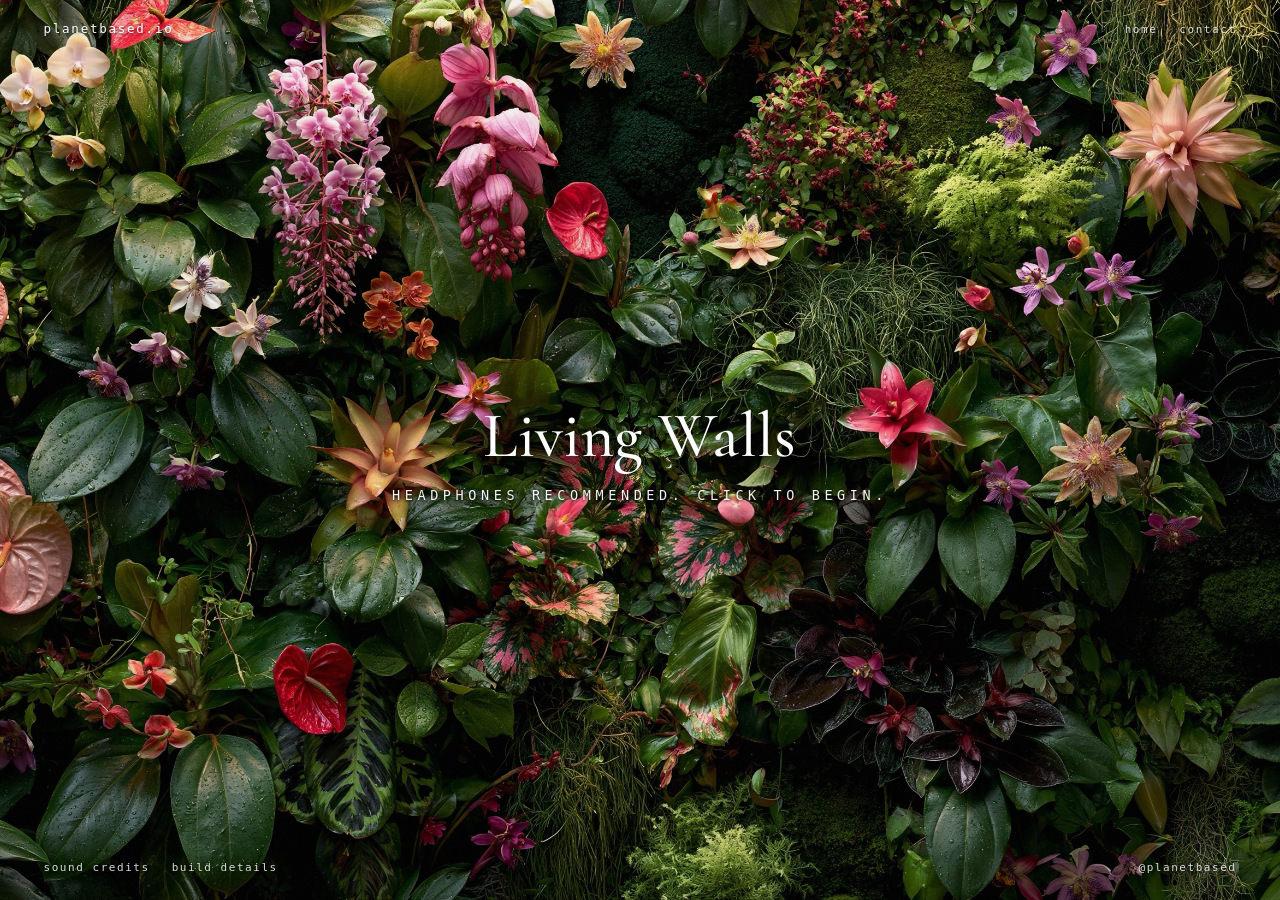
==== living-walls/index.html @ 0befe6cb "✷ Living Walls phone screen: "Real recordings of animals" Co-Authored-By: Claude Opus 5.5 (1M contex" ====
<!doctype html>
<html lang="en">
<head>
<meta charset="utf-8">
<!-- 11-12: moved from the home page to /living-walls/; base keeps its images/, sounds/ and favicon paths pointing at the site root -->
<base href="/">
<meta name="viewport" content="width=device-width, initial-scale=1">
<title>Living Walls · planetbased.io</title>
<link rel="icon" href="favicon.svg?v=2" type="image/svg+xml">
<link rel="preconnect" href="https://fonts.googleapis.com">
<link rel="preconnect" href="https://fonts.gstatic.com" crossorigin>
<link href="https://fonts.googleapis.com/css2?family=Cormorant:ital,wght@0,400;0,500;0,600;1,400;1,500&family=Ubuntu+Sans+Mono:wght@400;500&display=swap" rel="stylesheet">
<style>
:root{
  --oat:#b7a891;        /* darker oatmeal -- real cooked-oats, not cream */
  --ink:#241d16;
  --cream:#efe9dd;
  --radius:18px;
  --radius-sm:6px;
  /* ONE glass UI language -- every floating surface (arrows, place label, chip,
     credits) uses these so nothing feels like a different component. */
  --glass-bg:rgba(16,20,13,.66);
  --glass-brd:rgba(255,255,255,.7);
  --glass-blur:blur(11px);
}
*{box-sizing:border-box;margin:0;padding:0}
html,body{height:100%}
body{
  background:#0b0d09;
  color:var(--cream);
  font-family:"Ubuntu Sans Mono",monospace;
  height:100vh;overflow:hidden;position:relative;
  opacity:0;
  animation:pageIn 1.2s cubic-bezier(0.83,0,0.17,1) .05s forwards;
}
@keyframes pageIn{to{opacity:1}}
@keyframes riseIn{from{opacity:0;transform:translateY(8px)}to{opacity:1;transform:none}}
@keyframes fadeIn{to{opacity:1}}   /* opacity only -- the wall must never shift position */

body::after{
  content:"";position:fixed;inset:-50%;z-index:50;pointer-events:none;
  background-image:url("data:image/svg+xml,%3Csvg xmlns='http://www.w3.org/2000/svg' width='300' height='300'%3E%3Cfilter id='n'%3E%3CfeTurbulence type='fractalNoise' baseFrequency='0.9' numOctaves='2'/%3E%3C/filter%3E%3Crect width='300' height='300' filter='url(%23n)' opacity='0.5'/%3E%3C/svg%3E");
  opacity:.05;
}

/* wordmark = handwritten; nav = clear mono. white, with a whisper of shadow. */
.brand{
  position:fixed;top:clamp(18px,2.6vh,28px);left:clamp(22px,3.4vw,48px);z-index:30;
  display:flex;align-items:baseline;gap:18px;flex-wrap:wrap;max-width:80vw;
  color:#fff;text-shadow:0 1px 3px rgba(8,10,6,.55);
  opacity:0;animation:riseIn 1.1s cubic-bezier(0.83,0,0.17,1) .25s forwards;
}
.brand h1{
  /* ⚠️ text-transform: NONE (2026-09-19). The wordmark is the domain, set
     exactly as it is typed: one word, lowercase, with .io. This rule was
     uppercasing it regardless of the markup, so changing the HTML alone
     would still have rendered PLANETBASED.IO.
     ⚠️ Tracking drops .42em -> .14em with it. .42 was set for two SPACED
     CAPS words; on one lowercase word it reads as letters drifting apart
     rather than as a lockup. */
  font-family:"Ubuntu Sans Mono",monospace;font-weight:500;
  font-size:12.5px;letter-spacing:.14em;line-height:1;text-transform:none;
}
.brand .sub{font-family:"Ubuntu Sans Mono",monospace;font-size:11px;letter-spacing:.14em;opacity:.85}
/* about + contact, tucked top-right (mirrors the brand top-left) */
.topnav{
  position:fixed;top:clamp(18px,2.6vh,28px);right:clamp(22px,3.4vw,48px);z-index:30;
  display:flex;gap:22px;align-items:baseline;
  font-family:"Ubuntu Sans Mono",monospace;font-size:11px;letter-spacing:.14em;
  color:#fff;text-shadow:0 1px 3px rgba(8,10,6,.55);
  opacity:0;animation:riseIn 1.1s cubic-bezier(0.83,0,0.17,1) .3s forwards;
}
.topnav a{color:#fff;opacity:.85;text-decoration:none;transition:opacity .4s;cursor:pointer}
.topnav a:hover{opacity:1}
/* 11-12 (Ivy): the wall is its own page now; the wordmark and "home" lead back to the studio */
.brand-home{color:inherit;text-decoration:none}

.stage{display:contents}
.wall-frame{
  position:fixed;inset:0;width:100vw;height:100vh;overflow:hidden;
  opacity:0;animation:fadeIn 1.4s cubic-bezier(0.83,0,0.17,1) .4s forwards;
}
.wall-frame > img, .wall-frame > canvas{   /* only the background layers, not the card's wave */
  position:absolute;inset:0;width:100%;height:100%;display:block;
}
.wall-frame img{object-fit:cover;filter:brightness(.93) saturate(1.03)}
#glCanvas{opacity:0;transition:opacity .8s ease-in-out}
#glCanvas.on{opacity:1}
#fxCanvas{pointer-events:none}

/* ---------- the voices: names that live on the wall, in te reo ----------
   at rest they invert against the foliage (mix-blend). on hover they drop the
   blend and light up in their own voice's color, letters spreading + moving. */
.voices{position:absolute;inset:0;z-index:4;pointer-events:none;opacity:0;transition:opacity 1.1s ease}
.voices.show{opacity:1}
.voices.leaving{opacity:0;transition:none}   /* travel: hide the old names INSTANTLY, before they rebuild, so nothing flashes mid-fade */
.voice{
  position:absolute;transform:translate(-50%,-50%);
  font-family:"Ubuntu Sans Mono",monospace;font-weight:400;
  font-size:clamp(19px,1.6vw,26px);letter-spacing:.02em;line-height:1;
  white-space:nowrap;cursor:pointer;pointer-events:auto;
  padding:18px 20px;   /* generous hover target */
  color:#fff;opacity:.92;text-shadow:0 1px 3px rgba(8,10,6,.6);
  transition:opacity .5s cubic-bezier(0.83,0,0.17,1),
             letter-spacing .5s cubic-bezier(0.83,0,0.17,1),
             color .45s cubic-bezier(0.83,0,0.17,1);
  -webkit-user-select:none;user-select:none;
}
.voice:hover{opacity:1}
.voice.on{
  color:var(--vcol,#fff);opacity:1;
  letter-spacing:.26em;    /* spread wide while it sings */
}
.voice__l{display:inline-block;will-change:transform}

/* the center stage: every intro moment lives here and dissolves in/out as one family */
.center{
  position:absolute;left:50%;top:50%;transform:translate(-50%,-50%);z-index:6;
  display:flex;flex-direction:column;align-items:center;gap:13px;text-align:center;
  pointer-events:none;
  opacity:0;filter:blur(2px);
  transition:opacity 1.5s ease, filter 1.5s ease;
}
.center.show{opacity:1;filter:blur(0)}
.center.hint{top:50%}   /* the hint sits dead center on the page */
.arm{
  font-family:"Cormorant","Ubuntu Sans Mono",serif;font-weight:500;text-align:center;
  font-size:clamp(40px,5vw,66px);letter-spacing:.006em;white-space:nowrap;text-transform:none;
  font-feature-settings:"dlig" 1,"liga" 1,"swsh" 1;   /* the ct/st connecting ligatures -- "studio" links up */
  color:#fff;text-shadow:0 1px 6px rgba(8,10,6,.6);
  background:none;border:0;padding:0;
}
/* the place name, painted from its ecosystem's own flower colors */
.arm.place{
  background:var(--place-grad, #fff);-webkit-background-clip:text;background-clip:text;
  color:transparent;text-shadow:none;letter-spacing:.18em;
  font-size:clamp(22px,2.8vw,36px);
}
.arm-sub{
  font-family:"Ubuntu Sans Mono",monospace;font-weight:500;font-size:clamp(11.5px,1.1vw,13.5px);letter-spacing:.34em;text-transform:uppercase;
  color:#fff;text-shadow:0 1px 3px rgba(0,0,0,.95), 0 0 10px rgba(0,0,0,.7);opacity:.95;
}

/* species card: a live sound-wave sitting above the credit, tight to the zone.
   no stroke -- matches the credits panel. the wave IS the bird's real voice. */
.chip{
  position:absolute;z-index:5;width:300px;   /* wide enough to avoid widows, tight enough to space cleanly */
  display:flex;flex-direction:column;   /* guarantees wave-above-text, no overlap */
  background:var(--glass-bg);color:var(--cream);
  border-radius:var(--radius);overflow:hidden;   /* no stroke on cards -- only the arrows get one */
  backdrop-filter:var(--glass-blur);-webkit-backdrop-filter:var(--glass-blur);
  opacity:0;transform:translateY(4px);pointer-events:none;
  transition:opacity .55s cubic-bezier(0.83,0,0.17,1), transform .55s cubic-bezier(0.83,0,0.17,1);
}
.chip.on{opacity:1;transform:none;pointer-events:auto}
.chip__wave{display:block;width:100%;height:34px;flex:0 0 34px}
.chip__body{padding:3px 16px 15px;font-size:10.5px;line-height:1.66;letter-spacing:.06em;text-align:center;text-wrap:balance}
.chip .n{font-size:12.5px;letter-spacing:.12em}
.chip .sci{font-style:normal;opacity:.65}
.chip .soon{opacity:.9;letter-spacing:.14em;text-transform:uppercase;font-size:9.5px}
.chip a{color:var(--cream);opacity:.75;text-decoration:none;border-bottom:1px solid rgba(239,233,221,.35)}
.chip a:hover{opacity:1}

footer{
  position:fixed;z-index:30;
  left:clamp(22px,3.4vw,48px);right:clamp(22px,3.4vw,48px);bottom:clamp(18px,3vh,26px);
  display:flex;justify-content:space-between;align-items:center;gap:16px;
  font-family:"Ubuntu Sans Mono",monospace;
  font-size:11px;letter-spacing:.14em;color:#fff;text-shadow:0 1px 3px rgba(8,10,6,.55);
  opacity:0;animation:riseIn 1.1s cubic-bezier(0.83,0,0.17,1) .6s forwards;
}
.tucked{display:flex;gap:22px}
.tucked a{color:#fff;opacity:.85;text-decoration:none;transition:opacity .4s;cursor:pointer}
.tucked a:hover{opacity:1}
.foot-note{opacity:.85}
.foot-note a{color:#fff;text-decoration:none}

/* credits: a centered glass card in the same UI language as the chip.
   a scrim behind it dims the wall + closes on click, so it never fights the footer. */
.scrim{
  position:fixed;inset:0;z-index:40;background:rgba(6,8,5,.5);
  opacity:0;pointer-events:none;transition:opacity .45s ease;
}
.scrim.on{opacity:1;pointer-events:auto}
.credits{
  position:fixed;left:50%;top:50%;transform:translate(-50%,-46%);z-index:41;
  width:max-content;max-width:min(620px,92vw);max-height:78vh;overflow:auto;
  background:var(--glass-bg);color:var(--cream);
  border-radius:var(--radius);   /* no stroke -- cards read as glass, only arrows get an outline */
  padding:24px 30px;
  backdrop-filter:var(--glass-blur);-webkit-backdrop-filter:var(--glass-blur);
  box-shadow:0 24px 70px rgba(0,0,0,.55);
  font-size:11px;line-height:1.7;letter-spacing:.05em;
  opacity:0;pointer-events:none;
  transition:opacity .45s cubic-bezier(0.83,0,0.17,1), transform .45s cubic-bezier(0.83,0,0.17,1);
}
.credits.on{opacity:1;transform:translate(-50%,-50%);pointer-events:auto}
.credits__head{display:flex;justify-content:space-between;align-items:center;margin-bottom:6px}
.credits h2{font-size:11px;letter-spacing:.2em;font-weight:500}
.credits__x{
  background:none;border:0;color:var(--cream);opacity:.6;cursor:pointer;
  font-family:inherit;font-size:14px;line-height:1;padding:4px;transition:opacity .3s;
}
.credits__x:hover{opacity:1}
.credits__intro{opacity:.7;margin-bottom:16px}
.credits__row{margin-bottom:13px}
.credits__row .name{letter-spacing:.08em}
/* build-details body dimmed to match the sound-credits detail text; the section
   labels (The wall / The type ...) stay bright like the credit names */
#buildPanel .credits__row{color:rgba(239,233,221,.6)}
#buildPanel .credits__row .name{color:var(--cream)}
.credits a{color:var(--cream);opacity:.8;border-bottom:1px solid rgba(239,233,221,.35);text-decoration:none}
.credits a:hover{opacity:1}
.credits .lic{opacity:.5}

/* travel arrows + the current place, revealed once you're inside */
.arrow{
  position:absolute;top:50%;transform:translateY(-50%);z-index:20;
  width:52px;height:52px;border-radius:50%;
  display:flex;align-items:center;justify-content:center;
  font-family:"Ubuntu Sans Mono",monospace;font-size:26px;line-height:1;padding-bottom:3px;
  color:#fff;background:var(--glass-bg);border:0;   /* no stroke -- just the glass disc */
  cursor:pointer;opacity:0;pointer-events:none;
  box-shadow:0 3px 16px rgba(0,0,0,.45);
  backdrop-filter:var(--glass-blur);-webkit-backdrop-filter:var(--glass-blur);
  transition:opacity .7s ease, background .3s, transform .3s;
}
.arrow.on{opacity:1;pointer-events:auto}                       /* visible by default, not a faint ghost */
.arrow.glow{animation:arrowGlow 5s ease-in-out 1}         /* one-time, a beat after the arrows appear: glass -> fills red -> holds -> dissolves back */
.arrow.on:hover{background:rgba(28,34,22,.8);transform:translateY(-50%) scale(1.09)}
@media (prefers-reduced-motion:reduce){.arrow.glow{animation:none}}
@keyframes arrowGlow{   /* the disc fills warm poppy, holds so you notice the arrows, then dissolves to the glass UI */
  0%{background-color:rgba(16,20,13,.66)}      /* start as the settled glass */
  7%{background-color:rgba(255,90,66,.55)}     /* fill red quickly -- no default-state gap */
  48%{background-color:rgba(255,90,66,.55)}    /* hold -- "oh, there are the arrows" */
  100%{background-color:rgba(16,20,13,.66)}    /* dissolve back to the default glass (--glass-bg) */
}
@media (prefers-reduced-motion:reduce){.arrow.on{animation:none}}
.arrow--prev{left:clamp(16px,2.5vw,36px)}
.arrow--next{right:clamp(16px,2.5vw,36px)}
.wall-place{
  position:absolute;left:50%;bottom:clamp(52px,7vh,72px);transform:translateX(-50%);z-index:20;
  font-family:"Ubuntu Sans Mono",monospace;font-size:11.5px;letter-spacing:.22em;text-transform:uppercase;
  color:#fff;text-shadow:0 1px 3px rgba(0,0,0,.65);opacity:0;pointer-events:none;white-space:nowrap;
  background:var(--glass-bg);padding:9px 20px;border-radius:999px;
  backdrop-filter:var(--glass-blur);-webkit-backdrop-filter:var(--glass-blur);
  transition:opacity .6s ease;
}
.wall-place.on{opacity:1}

/* placer mode */
.placer-help{
  position:fixed;top:26px;right:clamp(22px,3.4vw,48px);z-index:60;
  background:rgba(38,32,25,.95);color:var(--cream);border-radius:var(--radius-sm);
  padding:12px 16px;font-size:10.5px;line-height:1.7;letter-spacing:.06em;display:none;
}

@media (max-width:760px){
  .brand{max-width:70vw}
  .chip{width:min(300px,88vw)}
}

/* ═══════════ mobile: a graceful coming-soon screen over the static wall ═══════════
   the interactive WebGL experience is desktop-only for now; JS also skips booting it. */
.mobile-msg{display:none}
@media (max-width:700px){
  .voices,.arrow,.center,.chip,.credits,.scrim,.wall-place,footer,.topnav,.brand,.placer-help{display:none!important}
  #glCanvas,#fxCanvas{display:none}                     /* WebGL never boots -- the <img> wall shows through */
  .wall-frame::after{content:"";position:absolute;inset:0;background:linear-gradient(rgba(6,8,5,.35),rgba(6,8,5,.72));z-index:3}
  .mobile-msg{
    display:flex;position:fixed;inset:0;z-index:60;align-items:center;justify-content:center;padding:34px;
    text-align:center;color:#fff;
    opacity:0;animation:fadeIn 1.2s ease .4s forwards;
  }
  .mm-inner{display:flex;flex-direction:column;gap:15px;align-items:center;max-width:330px}
  .mm-eyebrow{font-family:"Ubuntu Sans Mono",monospace;font-size:11px;letter-spacing:.14em;text-transform:none;opacity:.9;text-shadow:0 1px 3px rgba(0,0,0,.7)}
  .mm-title{font-family:"Cormorant","Ubuntu Sans Mono",serif;font-weight:500;font-size:clamp(32px,10vw,42px);line-height:1.02;font-feature-settings:"dlig" 1,"liga" 1;text-shadow:0 1px 8px rgba(0,0,0,.6)}
  .mm-sub{font-family:"Ubuntu Sans Mono",monospace;font-size:11px;letter-spacing:.08em;text-transform:uppercase;line-height:1.75;opacity:.9;text-shadow:0 1px 5px rgba(0,0,0,.85)}
  .mm-contact{font-family:"Ubuntu Sans Mono",monospace;font-size:12px;letter-spacing:.12em;color:#fff;text-decoration:none;border-bottom:1px solid rgba(255,255,255,.45);padding-bottom:3px;margin-top:8px;cursor:pointer}
}
</style>
</head>
<body>

<header class="brand">
  <a class="brand-home" href="/" aria-label="planetbased.io home"><h1>planetbased.io</h1></a>
</header>
<nav class="topnav">
  <a href="/">home</a>
  <a id="contactCopy">contact</a>
</nav>

<main class="stage">
  <figure class="wall-frame" id="frame">
    <img id="wall" src="images/hawaii.jpg"
      alt="A living wall of plants; travel between places and hear the birds that live there.">
    <canvas id="glCanvas"></canvas>
    <canvas id="fxCanvas"></canvas>
    <div class="voices" id="voices"></div>
    <button class="arrow arrow--prev" id="arrowPrev" aria-label="Previous place">‹</button>
    <button class="arrow arrow--next" id="arrowNext" aria-label="Next place">›</button>
    <div class="wall-place" id="wallPlace"></div>
    <div class="center" id="center">
      <button class="arm" id="arm">Living Walls</button>
      <div class="arm-sub" id="armSub">Headphones recommended. Click to begin.</div>
    </div>
    <div class="chip" id="chip">
      <canvas class="chip__wave" id="chipWave"></canvas>
      <div class="chip__body" id="chipBody"></div>
    </div>
  </figure>
</main>

<div class="scrim" id="scrim"></div>
<div class="credits" id="creditsPanel"></div>
<div class="credits" id="buildPanel">
  <div class="credits__head"><h2>BUILD DETAILS</h2><button class="credits__x" aria-label="Close">✕</button></div>
  <p class="credits__row"><span class="name">The wall</span><br>A custom WebGL fragment shader draws the photo as a GPU texture, redrawn every frame. Hovering ripples the wall with per-pixel UV displacement; moving between ecosystems cross-wipes two textures along a rippled edge.</p>
  <p class="credits__row"><span class="name">The type</span><br>Each name is per-letter DOM spans driven by a Web Audio AnalyserNode reading the recording's live time-domain waveform, with spring physics. The letters rise + scatter to the sound.</p>
  <p class="credits__row"><span class="name">The sound</span><br>Spatial audio through a Web Audio graph (filters, StereoPanner, depth gain), per-voice motion, leveled to &minus;20&nbsp;LUFS.</p>
  <p class="credits__row"><span class="name">The recordings</span><br>Real, credited field recordings (bioacoustics). No synth, no AI audio.</p>
</div>

<footer>
  <nav class="tucked">
    <a id="creditsToggle">sound credits</a>
    <a id="buildToggle">build details</a>
  </nav>
  <p class="foot-note"><a href="https://instagram.com/planetbased" target="_blank" rel="noopener">@planetbased</a></p>
</footer>
<div class="placer-help" id="placerHelp">
  ZONE PLACER ✺ drag the names to move them<br>
  C copies the JSON ✺ placements auto-save locally
</div>

<!-- mobile: the full living-wall experience is desktop-only for now -->
<div class="mobile-msg">
  <div class="mm-inner">
    <p class="mm-eyebrow"><a class="brand-home" href="/">planetbased.io</a></p>
    <h2 class="mm-title">Living Walls</h2>
    <p class="mm-sub">Real recordings of animals ✺<br>Best on a desktop with headphones</p>
    <a class="mm-contact" id="contactCopyM">hi@planetbased.io</a>
  </div>
</div>

<script>
(() => {
/* ═══════════ the atlas: four walls, each a place you can travel to ═══════════
   label = the name as it lives on the wall, in its own language.
   the word IS the bird -- you never see it, you read its name and hear its voice.
   NZ is fully voiced; Hawaii/Vancouver/Congo are travel destinations whose casts
   get sourced next (they show the wall + place name for now). */
const NZ_CAST = [
  {id:'tui', label:'tūī', en:'tūī', sci:'Prosthemadera novaeseelandiae',
   file:'sounds/tui-song-whakatane.mp3', rec:'Ken George', start:1.5,  /* skip the quiet intro */
   loc:'Whakatāne, Aotearoa New Zealand', lic:'CC BY-NC-SA 4.0',
   xc:'https://xeno-canto.org/1090728', x:.282, y:.370, r:.09,
   wave:{style:'bars', col:'#e8a24a', gain:1.15, bars:34}},      /* warm confident bars */
  {id:'bellbird', label:'korimako', en:'NZ bellbird', sci:'Anthornis melanura',
   file:'sounds/bellbird-song.mp3', rec:'Ken George',
   loc:'Whakatāne, Aotearoa New Zealand', lic:'CC BY-NC-SA 4.0',
   xc:'https://xeno-canto.org/1089268', x:.493, y:.194, r:.08,
   wave:{style:'line', col:'#4fd6c4', gain:1.0, bars:64}},       /* bright chiming line */
  {id:'riroriro', label:'riroriro', en:'grey warbler', sci:'Gerygone igata',
   file:'sounds/riroriro-grey-warbler.mp3', rec:'craig wilson',
   loc:'Millerton, West Coast, Aotearoa New Zealand', lic:'CC BY 4.0',
   xc:'https://xeno-canto.org/1060266', x:.220, y:.610, r:.08,
   wave:{style:'line', col:'#cfe08a', gain:0.8, bars:96}},       /* delicate rapid trill */
  {id:'fantail', label:'pīwakawaka', en:'fantail', sci:'Rhipidura fuliginosa',
   file:'sounds/fantail-chatter.mp3', rec:'Ken George',
   loc:'Whakatāne, Aotearoa New Zealand', lic:'CC BY-NC-SA 4.0',
   xc:'https://xeno-canto.org/1089267', x:.720, y:.300, r:.08,
   wave:{style:'bars', col:'#e87a9b', gain:1.3, bars:48}},       /* erratic flitting bars */
  {id:'kokako', label:'kōkako', en:'kōkako', sci:'Callaeas wilsoni',
   file:'sounds/kokako-tiritiri.m4a', rec:'Meena Haribal',
   loc:'Tiritiri Matangi Island, Aotearoa New Zealand', lic:'CC BY-NC-SA 4.0',
   xc:'https://xeno-canto.org/956968', x:.563, y:.642, r:.09,
   wave:{style:'fill', col:'#a58cff', gain:1.1, bars:56}},       /* slow deep organ fill */
];
/* Hawaiʻi -- native forest voices (all real xeno-canto, credited) */
const HAWAII_CAST = [
  {id:'iiwi', label:'ʻiʻiwi', en:'ʻiʻiwi', sci:'Drepanis coccinea',
   file:'sounds/hawaii-iiwi.mp3', rec:'Viral Joshi',
   loc:'Hilo, Hawaiʻi', lic:'CC BY-NC-SA 4.0',
   xc:'https://xeno-canto.org/794970', x:.685, y:.710, r:.09,
   wave:{style:'bars', col:'#ff4d63', gain:1.2, bars:40}},        /* scarlet, liquid */
  {id:'apapane', label:'ʻapapane', en:'ʻapapane', sci:'Himatione sanguinea',
   file:'sounds/hawaii-apapane.mp3', rec:'Bobby Wilcox',
   loc:'Alakaʻi Swamp, Kauaʻi', lic:'CC BY-NC-SA 4.0',
   xc:'https://xeno-canto.org/864171', x:.500, y:.149, r:.08,
   wave:{style:'line', col:'#dc4f88', gain:1.0, bars:64}},        /* rose-crimson -- set apart from the ʻiʻiwi scarlet */
  {id:'amakihi', label:'ʻamakihi', en:'Hawaiʻi ʻamakihi', sci:'Chlorodrepanis virens',
   file:'sounds/hawaii-amakihi.mp3', rec:'Daniel Lane',
   loc:'Mauna Kea, Hawaiʻi', lic:'CC BY-NC-SA 3.0',
   xc:'https://xeno-canto.org/27323', x:.316, y:.410, r:.08,
   wave:{style:'line', col:'#b4d85e', gain:0.95, bars:72}},       /* green, bright trill */
  {id:'omao', label:'ʻōmaʻo', en:'Hawaiian thrush', sci:'Myadestes obscurus',
   file:'sounds/hawaii-omao.mp3', rec:'Daniel Lane',
   loc:'Volcano, Hawaiʻi', lic:'CC BY-NC-SA 3.0',
   xc:'https://xeno-canto.org/27341', x:.760, y:.460, r:.09,
   wave:{style:'fill', col:'#ffb060', gain:1.1, bars:56}},        /* flute-like thrush */
];
/* Vancouver Island -- Pacific wren + varied thrush are real Vancouver Island / BC
   xeno-canto recordings; orca + cougar are mammals (not on xeno-canto) so they show
   a name + chip now and Ivy sources the audio (soon:true = "voice coming soon"). */
const VANCOUVER_CAST = [
  {id:'orca', label:'orca', en:'orca / killer whale', sci:'Orcinus orca',
   file:'sounds/vancouver-orca.mp3', rec:'Orcasound', srcName:'orcasound', start:0.1,
   loc:'Salish Sea', lic:'CC0',
   xc:'https://live.orcasound.net', x:.480, y:.670, r:.11,
   wave:{style:'fill', col:'#7fb8d6', gain:1.1, bars:56}},
  {id:'cougar', label:'mountain lion', en:'mountain lion (the bird-like chirp)', sci:'Puma concolor',
   file:'sounds/vancouver-cougar.mp3', rec:'Paul Fenwick', srcName:'iNaturalist',
   loc:'Carmel Valley, California', lic:'CC BY-NC',
   xc:'https://www.inaturalist.org/observations/62084711', x:.680, y:.570, r:.09,
   wave:{style:'bars', col:'#e0b060', gain:1.2, bars:44}},
  {id:'pacificwren', label:'pacific wren', en:'Pacific wren', sci:'Troglodytes pacificus',
   file:'sounds/vancouver-pacific-wren.mp3', rec:'Aziza Cooper',
   loc:'Saanich, Vancouver Island, BC', lic:'CC BY-NC-SA 4.0',
   xc:'https://xeno-canto.org/706924', x:.452, y:.155, r:.07,
   wave:{style:'line', col:'#b8e08a', gain:0.9, bars:88}},      /* tiny, rapid trill */
  {id:'variedthrush', label:'varied thrush', en:'varied thrush', sci:'Ixoreus naevius',
   file:'sounds/vancouver-varied-thrush.mp3', rec:'Kevin Krebs',
   loc:'Vancouver, British Columbia', lic:'CC BY-NC-SA 4.0',
   xc:'https://xeno-canto.org/770780', x:.225, y:.551, r:.08,
   wave:{style:'fill', col:'#c8a2ff', gain:1.0, bars:60}},      /* eerie single-note flute */
];
/* Congo Basin -- all real xeno-canto recordings. NOTE: clean DR-Congo recordings are
   scarce, so these are Congo Basin species recorded across the equatorial forest belt
   (Uganda/Gabon/Cameroon). Locations are shown honestly in the credits. */
const CONGO_CAST = [
  {id:'greyparrot', label:'grey parrot', en:'grey parrot', sci:'Psittacus erithacus',
   file:'sounds/congo-grey-parrot.mp3', rec:'Bernard Bousquet',
   loc:'Congo Basin (rec. Uganda)', lic:'CC BY-NC-SA 4.0',
   xc:'https://xeno-canto.org/1053186', x:.170, y:.140, r:.09,
   wave:{style:'bars', col:'#ff8a5c', gain:1.2, bars:40}},
  {id:'turaco', label:'great blue turaco', en:'great blue turaco', sci:'Corythaeola cristata',
   file:'sounds/congo-great-blue-turaco.mp3', rec:'Bernard Bousquet',
   loc:'Congo Basin (rec. Uganda)', lic:'CC BY-NC-SA 4.0',
   xc:'https://xeno-canto.org/1052480', x:.500, y:.180, r:.09,
   wave:{style:'line', col:'#ffb07a', gain:1.0, bars:56}},
  {id:'hornbill', label:'hornbill', en:'black-casqued hornbill', sci:'Ceratogymna atrata',
   file:'sounds/congo-black-casqued-hornbill.mp3', rec:'BurBenj',
   loc:'Congo Basin (rec. Gabon)', lic:'CC BY-NC-SA 4.0',
   xc:'https://xeno-canto.org/1133116', x:.780, y:.700, r:.09,
   wave:{style:'fill', col:'#e0705a', gain:1.15, bars:48}},   /* deep booming honk */
  {id:'reedfrog', label:'reed frog', en:'reed frog', sci:'Hyperolius platyceps',
   file:'sounds/congo-forest-frog.mp3', rec:'Ben (Tremarctos Photography)',
   loc:'Congo Basin (rec. Cameroon)', lic:'CC BY-NC-SA 4.0',
   xc:'https://xeno-canto.org/986099', x:.410, y:.510, r:.08,
   wave:{style:'line', col:'#d8e08a', gain:0.9, bars:64}},
];

/* each wall: a place, its image, its voices, and a place-name gradient pulled
   from that ecosystem's own colors (no green -- green is everywhere, goes rainbow) */
/* order matters: keep the two GREEN walls (Aotearoa + Vancouver) apart so the
   travel feels like real distance, not two forests in a row. Congo breaks them up. */
const WALLS = [
  { id:'hawaii',    place:'Hawaiʻi',         img:'images/hawaii.jpg',    cast:HAWAII_CAST,   /* opens here -- most impact */
    grad:'linear-gradient(100deg,#ff5a7e,#ff8a5c,#f2a24a,#e070b8)' },
  { id:'nz',        place:'Aotearoa',        img:'images/nz.jpg',        cast:NZ_CAST,       /* green */
    grad:'linear-gradient(100deg,#f2ecb0,#d7e18e,#aecb7a,#e8dfa8)' },
  { id:'congo',     place:'Congo Basin',     img:'images/congo.jpg',     cast:CONGO_CAST,     /* red/tropical -- separates the greens */
    grad:'linear-gradient(100deg,#ff6a5a,#ff9a4a,#e07a5a,#ffb07a)' },
  { id:'vancouver', place:'Vancouver Island',img:'images/vancouver.jpg', cast:VANCOUVER_CAST, /* green */
    grad:'linear-gradient(100deg,#c9a8e0,#8fb36a,#e0c06a,#b98ad0)' },
];
let cur = 0;
let CAST = WALLS[cur].cast;                 /* the active wall's voices (reassigned on travel) */
const wall = () => WALLS[cur];

/* her ?place placements are saved per wall */
function applySavedZones(w){
  try{
    const saved = JSON.parse(localStorage.getItem('pb-zones-v2-' + w.id) || 'null');
    if (saved) w.cast.forEach(z => { const s = saved[z.id]; if (s) Object.assign(z, s); });
  }catch(e){}
}
WALLS.forEach(applySavedZones);

const frame  = document.getElementById('frame');
const img    = document.getElementById('wall');
const glc    = document.getElementById('glCanvas');
const armBtn = document.getElementById('arm');
const chip   = document.getElementById('chip');
const chipBody = document.getElementById('chipBody');
const waveC  = document.getElementById('chipWave');
const wctx   = waveC.getContext('2d');
const fxc    = document.getElementById('fxCanvas');
const tctx   = fxc.getContext('2d');   /* 2D overlay: placer rings (+ future transition fx) */
const voicesLayer = document.getElementById('voices');
const placing = location.search.includes('place');
const reduced = matchMedia('(prefers-reduced-motion: reduce)').matches;
const DPR = Math.min(devicePixelRatio || 1, 1.5);
const lerp = (a,b,t) => a+(b-a)*t;
const JITTER = 0;   /* per-letter hand-scrawl: 0 for the mono placeholder, flip to 1 once a real handwritten font is chosen */

let W=0, H=0, imgW=16, imgH=9;
function sizeAll(){
  W = frame.clientWidth; H = frame.clientHeight;
  [glc, fxc].forEach(c => { c.width = W*DPR; c.height = H*DPR; });
  positionVoices();
  if (active) showChip(active);
}

/* cover math: canvas uv <-> image uv */
function coverScale(){
  const ca = W/H, ia = imgW/imgH;
  return ca > ia ? {x:1, y:ia/ca} : {x:ca/ia, y:1};
}
const imgToCanvas = (u,v) => { const s = coverScale(); return {x:(u-.5)/s.x+.5, y:(v-.5)/s.y+.5}; };
const canvasToImg = (u,v) => { const s = coverScale(); return {x:(u-.5)*s.x+.5, y:(v-.5)*s.y+.5}; };
const zonePx = z => { const p = imgToCanvas(z.x, z.y); return {x:p.x*W, y:p.y*H, r:z.r*H/coverScale().y}; };

/* ═══════════ the voices as living type ═══════════
   each name is DOM, per-letter, so it can come alive on hover:
   the letters scatter on spring physics and sway to the real audio. */
function buildVoices(){
  voicesLayer.innerHTML = '';               /* clear the previous wall's names */
  CAST.forEach(z => {
    const el = document.createElement('div');
    el.className = 'voice'; el.dataset.id = z.id;
    el.style.setProperty('--vcol', z.wave.col);
    z.letters = [...z.label].map(ch => {
      const s = document.createElement('span');
      s.className = 'voice__l';
      s.textContent = ch === ' ' ? ' ' : ch;
      // physics state
      s._x=0; s._y=0; s._vx=0; s._vy=0; s._ph=Math.random()*6.283;
      // BAKED imperfection (only for a real handwritten font -- JITTER=0 for the mono placeholder)
      s._rot = (Math.random()-.5)*9 * JITTER;
      s._scl = 1 + (Math.random()*0.2-0.1) * JITTER;
      s._bx  = (Math.random()-.5)*2.5 * JITTER;
      s._by  = (Math.random()-.5)*5 * JITTER;
      s.style.transform = `translate(${s._bx}px,${s._by}px) rotate(${s._rot}deg) scale(${s._scl})`;
      el.appendChild(s);
      return s;
    });
    z.el = el;
    if (!placing){
      el.addEventListener('pointerenter', () => { cancelClose(); activate(z); });
      el.addEventListener('pointerleave', () => { if (active===z) scheduleClose(); });  /* delay so you can reach the card */
      el.addEventListener('pointerdown', () => { cancelClose(); activate(z); });   /* touch */
    } else {
      el.style.cursor = 'grab';
      el.addEventListener('pointerdown', e => { placerHeld = z; el.setPointerCapture(e.pointerId); });
    }
    voicesLayer.appendChild(el);
  });
}
let placerHeld = null;
function positionVoices(){
  CAST.forEach(z => {
    if (!z.el) return;
    const p = zonePx(z);
    z.el.style.left = p.x + 'px';
    z.el.style.top  = p.y + 'px';
  });
}
buildVoices();   /* create the DOM before placer/hover wiring runs */

/* the wordmark, hand-set: split into letters, each slightly off -- like a person wrote it */
(function jitterWordmark(){
  const h1 = document.querySelector('.brand h1'); if (!h1) return;
  const txt = h1.textContent; h1.textContent = '';
  [...txt].forEach(ch => {
    const s = document.createElement('span');
    s.textContent = ch === ' ' ? ' ' : ch;
    s.style.display = 'inline-block';
    /* ⚠️ the dot in .io is NOT jittered. Every other glyph has enough body
       to carry a few degrees of rotation and still read as a letter set by
       hand; a rotated, rescaled full stop just reads as a speck of dust on
       the screen, or as a rendering fault. It stays square. */
    if (ch !== '.') {
      const rot=(Math.random()-.5)*7*JITTER, scl=1+(Math.random()*0.16-0.08)*JITTER, by=(Math.random()-.5)*4*JITTER;
      s.style.transform = `translateY(${by}px) rotate(${rot}deg) scale(${scl})`;
    }
    h1.appendChild(s);
  });
})();

/* ═══════════ tremble shader: the song ripples through the leaves ═══════════
   Amplitude history renders as displacement wavefronts expanding from the
   singer's hiding spot -- the "animation data the shader reads" pattern
   from the wave-propagation study (Creative Tech week 29). */
const NHIST = 48;
const VERT = `attribute vec2 p;varying vec2 vUv;void main(){vUv=p*.5+.5;vUv.y=1.-vUv.y;gl_Position=vec4(p,0.,1.);}`;
const FRAG = `
precision highp float;
varying vec2 vUv;
uniform sampler2D uTex;      /* current wall */
uniform sampler2D uTexNext;  /* incoming wall during a travel wipe */
uniform vec2 uCanvas, uImg, uZone;   /* uZone in canvas uv */
uniform float uActive, uTime, uBurst;  /* uActive = level; uBurst = t when the current ring was born */
uniform float uWipe, uWipeDir;         /* travel: 0..1 sweep progress; +1 next (reveal from right), -1 prev (from left) */
float hash(vec2 p){return fract(sin(dot(p,vec2(127.1,311.7)))*43758.5453);}
float noise(vec2 p){
  vec2 i=floor(p), f=fract(p); f=f*f*(3.-2.*f);
  return mix(mix(hash(i),hash(i+vec2(1.,0.)),f.x),
             mix(hash(i+vec2(0.,1.)),hash(i+vec2(1.,1.)),f.x),f.y);
}
void main(){
  float ca = uCanvas.x/uCanvas.y, ia = uImg.x/uImg.y;
  vec2 s = ca > ia ? vec2(1., ia/ca) : vec2(ca/ia, 1.);
  vec2 uvImg = (vUv-.5)*s+.5;

  /* ONE clean ring per burst: born at uBurst, swells from center, expands out
     and fades. No periodic re-emission, so nothing ever gets caught half-born at
     the center (that was the leftover "indent" at the end of a burst). */
  vec2 rel = (vUv-uZone)*vec2(ca,1.);
  float d = length(rel);
  float age = uTime - uBurst;
  float w = 0.0;
  if (age > 0.0){
    float sp = 0.26;                                          /* expansion speed */
    float r = age * sp;
    float amp = exp(-age*0.9) * smoothstep(0.0, 0.14, age);   /* swell in, fade as it spreads */
    w = exp(-pow((d - r)/0.055, 2.0)) * amp;
  }
  w *= uActive;

  float n = noise(vUv*70. + uTime*1.2);
  vec2 dir = rel/max(d,1e-4);
  vec2 off = dir * w * (0.020 + 0.006*n);          /* ripple: push outward along the wave */
  vec2 sampUv = uvImg + off*s;
  vec3 c = texture2D(uTex, sampUv).rgb;

  /* travel: a rippled wavefront sweeps horizontally toward the arrow, revealing the
     next wall behind it -- like water washing one place into the next. No black, no slide. */
  if (uWipe > 0.0001){
    float edge = (uWipeDir > 0.0) ? (1.0 - uWipe) : uWipe;      /* boundary x, sweeps toward the arrow */
    edge += sin(vUv.y*8.0 + uTime*2.2)*0.045 + sin(vUv.y*21.0 - uTime*1.4)*0.015;  /* watery undulation */
    float band = 0.08;
    float m = (uWipeDir > 0.0) ? smoothstep(edge-band, edge+band, vUv.x)
                               : 1.0 - smoothstep(edge-band, edge+band, vUv.x);
    vec3 cN = texture2D(uTexNext, sampUv).rgb;
    float crest = exp(-pow((vUv.x - edge)/band, 2.0));         /* a bright watery crest at the wavefront */
    c = mix(c, cN, m);
    c *= 1.0 + crest*0.14;
  }
  c *= 1.0 + w*0.18;                               /* light lifts on the crest */

  /* settle the wall onto the darker oatmeal */
  c *= .955;
  float lum = dot(c, vec3(.299,.587,.114));
  c = mix(vec3(lum), c, 1.02);
  gl_FragColor = vec4(c,1.);
}`;

let gl=null, uni={}, glOK=false, wallTex=null, wallTexNext=null, pendingTex=null, pendingNextTex=null;
const ampHist = new Float32Array(NHIST);
function initGL(){
  gl = glc.getContext('webgl', {antialias:false});
  if (!gl) return;
  const sh = (t,src) => { const s=gl.createShader(t); gl.shaderSource(s,src); gl.compileShader(s);
    if(!gl.getShaderParameter(s,gl.COMPILE_STATUS)){console.warn(gl.getShaderInfoLog(s));return null;} return s; };
  const vs = sh(gl.VERTEX_SHADER, VERT), fs = sh(gl.FRAGMENT_SHADER, FRAG);
  if (!vs || !fs) return;
  const pr = gl.createProgram();
  gl.attachShader(pr,vs); gl.attachShader(pr,fs); gl.linkProgram(pr); gl.useProgram(pr);
  const buf = gl.createBuffer();
  gl.bindBuffer(gl.ARRAY_BUFFER, buf);
  gl.bufferData(gl.ARRAY_BUFFER, new Float32Array([-1,-1, 3,-1, -1,3]), gl.STATIC_DRAW);
  const loc = gl.getAttribLocation(pr,'p');
  gl.enableVertexAttribArray(loc); gl.vertexAttribPointer(loc,2,gl.FLOAT,false,0,0);
  ['uTex','uTexNext','uCanvas','uImg','uZone','uActive','uTime','uBurst','uWipe','uWipeDir'].forEach(n => uni[n]=gl.getUniformLocation(pr,n));
  const mkTex = () => {
    const t = gl.createTexture();
    gl.bindTexture(gl.TEXTURE_2D, t);
    gl.texParameteri(gl.TEXTURE_2D,gl.TEXTURE_MIN_FILTER,gl.LINEAR);
    gl.texParameteri(gl.TEXTURE_2D,gl.TEXTURE_MAG_FILTER,gl.LINEAR);
    gl.texParameteri(gl.TEXTURE_2D,gl.TEXTURE_WRAP_S,gl.CLAMP_TO_EDGE);
    gl.texParameteri(gl.TEXTURE_2D,gl.TEXTURE_WRAP_T,gl.CLAMP_TO_EDGE);
    return t;
  };
  wallTex = mkTex();
  wallTexNext = mkTex();
  gl.uniform1i(uni.uTex, 0);
  gl.uniform1i(uni.uTexNext, 1);
  uploadTex();     /* upload the current wall */
}
/* (re)upload a wall image as the texture -- called on load + every travel.
   pass the freshly-loaded Image so we never sample the old <img> mid-swap. */
function uploadTex(source, target){    /* target: 0/undefined = current wall, 1 = incoming (next) wall */
  source = source || img;
  if (!gl || !wallTex) return;
  try{
    const cap = Math.min(gl.getParameter(gl.MAX_TEXTURE_SIZE), 3200);
    let src = source;
    if (source.naturalWidth > cap){
      const c = document.createElement('canvas');
      c.width = cap; c.height = Math.round(source.naturalHeight * cap / source.naturalWidth);
      c.getContext('2d').drawImage(source, 0, 0, c.width, c.height);
      src = c;
    }
    gl.activeTexture(target === 1 ? gl.TEXTURE1 : gl.TEXTURE0);
    gl.bindTexture(gl.TEXTURE_2D, target === 1 ? wallTexNext : wallTex);
    gl.pixelStorei(gl.UNPACK_FLIP_Y_WEBGL, false);
    gl.texImage2D(gl.TEXTURE_2D,0,gl.RGBA,gl.RGBA,gl.UNSIGNED_BYTE,src);
    if (target !== 1){ glOK = true; glc.classList.add('on'); }   /* shader takes over from the <img> */
  }catch(e){
    console.warn('texture upload failed (file:// ?) -- run ./serve.sh', e);
  }
}

/* ═══════════ audio: real recordings, armed by a real gesture ═══════════
   each bird runs through an HRTF panner so on headphones it whirls around you --
   a bird darting through dense foliage, its voice sweeping ear to ear. */
let actx=null, armed=false;
const chains = {};   /* zone.id -> {el, gain, analyser, panner} */
function chain(z){
  if (!z.file) return null;                 /* "coming soon" voices have no audio yet */
  if (chains[z.id]) return chains[z.id];
  const el = new Audio(z.file + '?v=2');   /* cache-bust: bump on any sound re-render (browsers cache mp3s hard) */
  el.preload = 'auto';
  el.loop = true;    /* keep the voice (and its live waveform) alive as long as you hover */
  const src = actx.createMediaElementSource(el);
  const hp = actx.createBiquadFilter(); hp.type='highpass'; hp.frequency.value = 90;
  const lp = actx.createBiquadFilter(); lp.type='lowpass'; lp.frequency.value = 12000;  /* tame click energy */
  const gain = actx.createGain(); gain.gain.value = 0;                 /* fade envelope */
  const an = actx.createAnalyser(); an.fftSize = 1024;
  const pan = actx.createStereoPanner();                               /* smooth, no HRTF clicks */
  const depth = actx.createGain(); depth.gain.value = 1;               /* near/far swell */
  src.connect(hp); hp.connect(lp); lp.connect(gain); gain.connect(an);
  an.connect(pan); pan.connect(depth); depth.connect(actx.destination);
  return chains[z.id] = {el, gain, analyser:an, pan, depth, td:new Uint8Array(an.fftSize), orbit:Math.random()*6.283};
}
/* Spatial motion, thought through per animal -- NO repeating ear-to-ear swing.
   flyby = ONE pass from a side, settling to rest (darty little birds).
   drift = a single slow arc, then rest (larger/roaming birds).
   still = stays put, just a hair to its side (perched birds, and the sedentary
   animals -- frog, mountain lion, orca -- that would never swoop past your face). */
const MOTION = {
  iiwi:['flyby',-1], apapane:['flyby',1], amakihi:['drift'], omao:['still'],
  tui:['drift'], bellbird:['drift'], riroriro:['flyby',1], fantail:['flyby',-1], kokako:['still'],
  greyparrot:['drift'], turaco:['still'], hornbill:['still'], reedfrog:['still'],
  orca:['drift'], cougar:['still'], pacificwren:['flyby',-1], variedthrush:['drift'],
};
/* per-voice volume trim on TOP of the -20 LUFS baseline -- keeps the loud/startling ones
   a hair back (mountain lion), the tiny ones present. 1 = full. */
const VOL = {   /* per-voice mix by ear -- 1.0 = the -20 LUFS baseline. Ivy's levels. */
  iiwi:1.0, apapane:0.62, amakihi:0.55, omao:0.72,
  tui:0.6, bellbird:0.5, riroriro:0.75, fantail:0.6, kokako:0.5,
  greyparrot:0.42, turaco:0.42, hornbill:0.42, reedfrog:0.68,
  pacificwren:0.35, variedthrush:0.45, orca:0.65, cougar:0.7,
};
function stepFlight(){
  if (!active || !actx) return;
  const c = chains[active.id]; if (!c || !c.pan) return;
  const z = active;
  const m = MOTION[z.id] || ['drift'];
  const el = t - (c.startT || t);                      /* seconds since this hover began */
  const bias = (z.x - 0.5) * 0.85;                      /* clear L/R placement from the name's position */
  let pan = bias, depth = 1;
  if (m[0] === 'flyby'){
    const dir = m[1] || -1;
    const k = Math.min(1, el/2.6); const e = k*k*(3-2*k);
    pan = dir*(1-e)*0.95 + bias*e;                      /* one clear pass: a side -> rest, then holds */
    depth = 0.5 + 0.5*Math.sin(Math.min(el,2.6)/2.6*Math.PI);     /* a real approach: far -> near -> settle */
  } else if (m[0] === 'drift'){
    const k = Math.min(1, el/6);
    pan = bias + Math.sin(k*Math.PI)*0.32;              /* a wide single arc you can feel, then rests */
    depth = 0.85 + 0.15*Math.sin(k*Math.PI);
  } else { /* still -- no motion, but clearly placed to its side so you feel where it is */
    pan = bias;
  }
  c.pan.pan.setTargetAtTime(Math.max(-1,Math.min(1,pan)), actx.currentTime, 0.2);
  c.depth.gain.setTargetAtTime(depth, actx.currentTime, 0.25);
}
/* ═══════════ the intro: a living preloader ═══════════
   the pond ripples continuously from center while you wait (drawing you in),
   swells as you click, then settles. click anywhere → the place → the names wake. */
let rippleLevel = 0, rippleEnd = 0, rippleStart = -999;   /* rippleStart = t the ring was born */
function rippleBurst(dur = 2.6){ rippleStart = t; rippleEnd = t + dur; }   /* one ring, then still */
/* arrow-travel: a rippled wavefront wipes the next wall in, toward the arrow pressed */
let wipe = 0, wipeDir = 1, travelPhase = null, travelT = 0;
const WIPE_DUR = 0.95;
let onWipeDone = null;   /* reveal callback fired the instant the wipe completes */
const center = document.getElementById('center');
const armSub = document.getElementById('armSub');
let introPhase = 'ripple';        /* ripple → wait → entering → place → done */

/* on load: a beat to SEE the wall, one clean ring, THEN the invitation dissolves in */
function beginIntro(){
  setTimeout(() => { if (introPhase === 'ripple') rippleBurst(2.6); }, 650);
  setTimeout(() => {
    if (introPhase !== 'ripple') return;
    introPhase = 'wait';
    center.classList.add('show');    /* the invitation fades in, over the settling ripple */
  }, 1700);
}

async function arm(){
  if (introPhase !== 'wait') return;
  actx = new (window.AudioContext||window.webkitAudioContext)();
  await actx.resume();
  armed = true; introPhase = 'entering';
  CAST.forEach(z => chain(z));                    /* start buffering */
  center.classList.remove('show');                /* the invitation dissolves out */
  rippleBurst(2.4);                               /* one ring carries you in */
  setTimeout(() => {
    /* no place name in the center -- the bottom "Hawaiʻi · 1/4" label does that work.
       just the hint, nudged up a touch, gone the moment you move. */
    armBtn.style.display = 'none';
    armSub.textContent = wall().cast.length ? 'hover a name to listen' : 'voices coming soon';
    center.classList.add('hint');
    center.classList.add('show');
    introPhase = 'place';
    revealTravel();                               /* arrows + place label appear */
    if (wall().cast.length){
      setTimeout(() => voicesLayer.classList.add('show'), 800);
    } else {                                       /* no names -> finish so arrows work */
      setTimeout(() => { center.classList.remove('show'); introPhase = 'done'; }, 2600);
    }
  }, 1900);
}
frame.addEventListener('pointerdown', () => { if (!placing) arm(); });
/* the hint clears the moment you move -- then it's just you and the wall */
frame.addEventListener('pointermove', () => {
  if (introPhase === 'place'){ center.classList.remove('show'); introPhase = 'done'; }
});

/* ═══════════ travel between walls ═══════════ */
const arrowPrev = document.getElementById('arrowPrev');
const arrowNext = document.getElementById('arrowNext');
const wallPlaceEl = document.getElementById('wallPlace');
let traveling = false;
function updatePlaceLabel(){ wallPlaceEl.textContent = wall().place + '  ·  ' + (cur+1) + ' / ' + WALLS.length; }
let arrowsIntroed = false;
function revealTravel(){
  if (placing) return;
  updatePlaceLabel();
  arrowPrev.classList.add('on'); arrowNext.classList.add('on'); wallPlaceEl.classList.add('on');
  /* the red fill plays ONCE, the very first time the arrows appear -- once you know
     they're there, they just stay as the blended glass UI. It fills as they fade in. */
  if (!reduced && !arrowsIntroed){
    arrowsIntroed = true;
    /* a beat AFTER the arrows have appeared, so you notice them fill red -- not lost in the fade-in */
    setTimeout(() => { arrowPrev.classList.add('glow'); arrowNext.classList.add('glow'); }, 250);
  }
}
/* load a wall's image + cast, re-upload the GPU texture, rebuild its names */
function loadWall(idx, done){
  const nextIdx = (idx + WALLS.length) % WALLS.length;
  /* ROOT FIX: do NOT swap CAST/cur until the new wall's names are built. If CAST
     points at a wall whose voices have no letters yet (during the image load gap),
     the render loop throws in stepLetters and DIES -- freezing the texture on Hawaii
     and killing every animation. Commit everything atomically inside finish.
     Also reuse the same DOM <img> the initial (working) upload samples. */
  const finish = () => {
    cur = nextIdx; CAST = WALLS[cur].cast;      /* commit the wall + its voices together */
    imgW = img.naturalWidth || 16; imgH = img.naturalHeight || 9;
    pendingTex = img;                            /* consumed inside the render loop */
    buildVoices(); positionVoices(); buildCredits();
    updatePlaceLabel();
    if (done) done();
  };
  img.onload  = () => { img.decode ? img.decode().then(finish).catch(finish) : finish(); };
  img.onerror = finish;
  img.src = WALLS[nextIdx].img;                  /* load the next wall directly, not via cur */
}
/* travel = a rippled wavefront wipes the next wall in, toward the arrow. The old
   names fade out fast first; the new names + pill fade in the instant the wipe lands. */
function goToWall(dir){
  if (traveling || (introPhase !== 'done' && introPhase !== 'place')) return;
  traveling = true;
  deactivate();
  voicesLayer.classList.remove('show'); voicesLayer.classList.add('leaving');
  wallPlaceEl.classList.remove('on');
  center.classList.remove('show');
  const nextIdx = (dir + cur + WALLS.length) % WALLS.length;
  const commit = () => {
    imgW = img.naturalWidth || 16; imgH = img.naturalHeight || 9;
    pendingNextTex = img;                        /* incoming wall -> uTexNext (unit 1) */
    cur = nextIdx; CAST = WALLS[cur].cast;        /* commit wall + build its names now (hidden) */
    buildVoices(); positionVoices(); buildCredits(); updatePlaceLabel();
    if (armed) CAST.forEach(z => chain(z));       /* pre-buffer so the wave is live on first hover */
    onWipeDone = () => {
      voicesLayer.classList.remove('leaving');
      introPhase = 'done';                          /* the "hover a name" hint shows on Hawaii only */
      revealTravel();                               /* place pill + arrows back */
      if (wall().cast.length) setTimeout(() => voicesLayer.classList.add('show'), 150);
      traveling = false;
    };
    if (reduced){ pendingTex = img; wipe = 0; onWipeDone(); return; }   /* no animation */
    wipeDir = dir; travelPhase = 'wipe'; travelT = 0;   /* the cross-screen wipe IS the transition -- no center ripple */
  };
  img.onload  = () => { img.decode ? img.decode().then(commit).catch(commit) : commit(); };
  img.onerror = commit;
  img.src = WALLS[nextIdx].img;
}
arrowPrev.addEventListener('click', () => goToWall(-1));
arrowNext.addEventListener('click', () => goToWall(1));

let active=null, activeAmt=0, fadeTimer=null;
function activate(z){
  if (!armed || introPhase === 'entering' || introPhase === 'ripple' || introPhase === 'wait') return;
  if (introPhase === 'place'){ center.classList.remove('show'); introPhase = 'done'; }  /* first hover starts it */
  if (active === z) return;
  if (active) quiet(active);
  active = z;
  z.el.classList.add('on');
  // a gentle kick so the name visibly wakes on entry, then settles
  z.letters.forEach(s => { s._vx += (Math.random()-.5)*5; s._vy += (Math.random()-.5)*5; });
  const c = chain(z);
  clearTimeout(fadeTimer);
  if (c){                                 /* real recording -- play it (soon voices skip audio) */
    if (actx.state === 'suspended') actx.resume();   /* in case it lapsed after travel */
    c.startT = t;                         /* the motion pass runs once, from this hover */
    c.el.currentTime = z.start || 0;      /* start where the bird actually sings */
    c.el.play().catch(()=>{});
    c.gain.gain.setTargetAtTime(VOL[z.id] ?? 1, actx.currentTime, 0.15);
  }
  showChip(z);
}
function quiet(z){
  const c = chains[z.id]; if (!c) return;
  c.gain.gain.setTargetAtTime(0, actx.currentTime, 0.25);
  fadeTimer = setTimeout(() => c.el.pause(), 900);
}
function deactivate(){
  if (!active) return;
  active.el.classList.remove('on');
  quiet(active); active = null;
  chip.classList.remove('on');
}
/* a short grace period on leave so you can travel from the name onto the card
   (to click the xeno-canto link) without it vanishing under your cursor */
let closeTimer = null;
function scheduleClose(){ clearTimeout(closeTimer); closeTimer = setTimeout(deactivate, 280); }
function cancelClose(){ clearTimeout(closeTimer); }
chip.addEventListener('pointerenter', cancelClose);
chip.addEventListener('pointerleave', scheduleClose);

function showChip(z){
  const p = zonePx(z);
  /* the word on the wall is the name -- the card just adds the proof */
  chipBody.innerHTML = z.soon
    ? `<span class="sci">${z.en}${z.sci ? ' ✺ '+z.sci : ''}</span><br>` +
      `<span class="soon">voice coming soon</span><br>` +
      `<span class="sci">${z.loc || ''}</span>`
    : `<span class="sci">${z.en} ✺ ${z.sci}</span><br>` +
      `rec. ${z.rec} ✺ ${z.loc}<br>` +
      `<a href="${z.xc}" target="_blank" rel="noopener">${z.srcName || 'xeno-canto'} ↗</a> <span class="sci">${z.lic}</span>`;
  waveC.width = 300*DPR; waveC.height = 34*DPR;
  /* dock the card right under the name -- tight to it */
  const cw = 300, gap = 4, cardH = chip.offsetHeight || 96;
  const below = p.y + 20 + gap;
  const top = (below + cardH < H - 10) ? below : (p.y - 20 - gap - cardH);
  chip.style.left = Math.min(Math.max(p.x - cw/2, 10), W - cw - 10) + 'px';
  chip.style.top  = Math.max(10, top) + 'px';
  chip.classList.add('on');
}

/* ═══════════ per-letter physics: the name moves to its own voice ═══════════
   each letter samples the live waveform at its own position, so the word
   dances to the actual recording -- not a generic sway. */
function stepLetters(){
  const c = active && chains[active.id] ? chains[active.id] : null;
  if (c) c.analyser.getByteTimeDomainData(c.td);
  for (const z of CAST){
    if (!z.letters) continue;   /* names still building mid-travel -- skip until ready */
    const on = (z === active);
    const n = z.letters.length;
    z.letters.forEach((s, i) => {
      let ax = -s._x*0.20, ay = -s._y*0.20;   // spring home
      if (on && c && !reduced){
        // this letter's slice of the actual audio waveform
        const idx = Math.floor((i+0.5)/n * c.td.length);
        const samp = (c.td[idx] - 128) / 128;         // -1..1, live
        ay += samp * 9.5;                              // bounce to the sound
        ax += Math.sin(t*2.6 + s._ph) * 1.1;           // gentle life
      }
      s._vx = (s._vx + ax)*0.82; s._vy = (s._vy + ay)*0.82;
      s._x += s._vx; s._y += s._vy;
      // physics offset ON TOP of the baked per-letter imperfection
      s.style.transform =
        `translate(${(s._bx+s._x).toFixed(2)}px,${(s._by+s._y).toFixed(2)}px) rotate(${s._rot}deg) scale(${s._scl})`;
    });
  }
}

/* amplitude of the active song drives the wavefronts */
function currentAmp(){
  if (!active || !actx) return 0;
  const c = chains[active.id];
  c.analyser.getByteTimeDomainData(c.td);
  let sum=0;
  for (let i=0;i<c.td.length;i+=4){ const v=(c.td[i]-128)/128; sum+=v*v; }
  return Math.min(1, Math.sqrt(sum/(c.td.length/4))*3.2);
}

/* ═══════════ the sound-wave: the bird's real voice, drawn live ═══════════
   horizontal waveform inside the card. it IS the recording's time-domain
   data, so every bird's wave is genuinely its own -- plus a signature
   style + color per voice. */
const wpts = new Float32Array(128);      /* smoothed display samples (must be >= max bars; riroriro uses 96) */
function drawWave(){
  if (!chip.classList.contains('on')) return;
  const w = waveC.width, h = waveC.height, mid = h/2;
  wctx.clearRect(0,0,w,h);
  if (!active) return;
  const sig = active.wave;
  const c = chains[active.id];
  if (!c){   /* "coming soon" voice -- a gentle breathing pulse in its color so the card lives */
    wctx.save();
    wctx.strokeStyle = sig.col; wctx.globalAlpha = .5; wctx.lineWidth = 2*DPR; wctx.lineJoin = 'round';
    wctx.beginPath();
    for (let x=0;x<=w;x+=2){
      const y = mid + Math.sin(x/w*12.56 + t*2) * mid*0.26 * (0.5+0.5*Math.sin(t*1.2));
      x ? wctx.lineTo(x,y) : wctx.moveTo(x,y);
    }
    wctx.stroke(); wctx.restore();
    return;
  }
  c.analyser.getByteTimeDomainData(c.td);

  const N = sig.bars;
  const step = Math.floor(c.td.length / N);
  const BOOST = 1.5;                                     /* more punch across the board */
  for (let i=0;i<N;i++){
    const raw = (c.td[i*step] - 128) / 128;            /* -1..1 */
    const target = raw * sig.gain * BOOST;
    wpts[i] = reduced ? target*0.3 : lerp(wpts[i]||0, target, 0.62);
  }

  wctx.save();
  // faint baseline
  wctx.strokeStyle = 'rgba(239,233,221,.16)'; wctx.lineWidth = DPR;
  wctx.beginPath(); wctx.moveTo(0,mid); wctx.lineTo(w,mid); wctx.stroke();

  const cap = mid * 0.96;
  const xAt = i => (N>1 ? i/(N-1) : 0) * w;             /* span exactly edge to edge */
  const clamp = v => Math.max(-cap, Math.min(cap, v*mid));
  if (sig.style === 'bars'){
    const colW = w / N;
    wctx.fillStyle = sig.col;
    for (let i=0;i<N;i++){
      const a = Math.min(Math.abs(wpts[i])*mid, cap) + 1.5*DPR;   /* min height = always alive */
      wctx.fillRect(xAt(i) - colW*0.32, mid - a, colW*0.64, a*2);
    }
  } else if (sig.style === 'fill'){
    wctx.fillStyle = sig.col; wctx.globalAlpha = 0.9;   /* kōkako: thick, wide, bold */
    wctx.beginPath(); wctx.moveTo(0, mid);
    for (let i=0;i<N;i++) wctx.lineTo(xAt(i), mid - clamp(wpts[i]));
    for (let i=N-1;i>=0;i--) wctx.lineTo(xAt(i), mid + clamp(wpts[i]));
    wctx.closePath(); wctx.fill(); wctx.globalAlpha = 1;
    wctx.strokeStyle = sig.col; wctx.lineWidth = 1.6*DPR;   /* bright top edge for body */
    wctx.beginPath();
    for (let i=0;i<N;i++){ const x=xAt(i), y=mid-clamp(wpts[i]); i?wctx.lineTo(x,y):wctx.moveTo(x,y); }
    wctx.stroke();
  } else {  /* line */
    wctx.strokeStyle = sig.col; wctx.lineWidth = 2.2*DPR; wctx.lineJoin = 'round'; wctx.lineCap = 'round';
    wctx.beginPath();
    for (let i=0;i<N;i++){
      const x = xAt(i), y = mid - clamp(wpts[i]);
      i ? wctx.lineTo(x,y) : wctx.moveTo(x,y);
    }
    wctx.stroke();
  }
  wctx.restore();
}

/* hover is handled on the voice elements themselves (see buildVoices) */
document.addEventListener('visibilitychange', () => { if (document.hidden) deactivate(); });

/* ═══════════ placer mode (?place): drag the names to cast the current wall ═══════════ */
function placerSave(){
  const out = {};
  CAST.forEach(z => out[z.id] = {x:+z.x.toFixed(3), y:+z.y.toFixed(3), r:+z.r.toFixed(3)});
  localStorage.setItem('pb-zones-v2-' + wall().id, JSON.stringify(out));
  return out;
}
if (placing){
  document.getElementById('placerHelp').style.display = 'block';
  center.style.display = 'none';
  frame.addEventListener('pointermove', e => {
    if (!placerHeld) return;
    const r = frame.getBoundingClientRect();
    const p = canvasToImg((e.clientX-r.left)/W, (e.clientY-r.top)/H);
    placerHeld.x = p.x; placerHeld.y = p.y; positionVoices(); placerSave();
  });
  window.addEventListener('pointerup', () => { placerHeld = null; });
  window.addEventListener('keydown', e => {
    if (e.key.toLowerCase() === 'c'){
      const json = JSON.stringify(placerSave(), null, 2);
      console.log(wall().id + ':', json);
      navigator.clipboard?.writeText(json);
    }
  });
}
function drawPlacer(){
  if (!placing) return;
  tctx.clearRect(0,0,fxc.width,fxc.height);
  tctx.save(); tctx.scale(DPR,DPR);
  for (const z of CAST){          /* a small anchor dot under each name */
    const p = zonePx(z);
    tctx.fillStyle = 'rgba(239,233,221,.7)';
    tctx.beginPath(); tctx.arc(p.x, p.y, 3, 0, 7); tctx.fill();
  }
  tctx.restore();
}

/* ═══════════ main loop ═══════════ */
let t=0;
function loop(){
  /* the whole body is guarded: a single bad frame must NEVER kill the loop, or
     the wall freezes + waveforms + letter physics all die at once (the travel bug). */
  try{
    t += 1/60;
    activeAmt = lerp(activeAmt, active ? 1 : 0, 0.08);

    /* one clean ring per burst, then it settles */
    const rTarget = (t < rippleEnd && !reduced) ? 0.9 : 0;
    rippleLevel = lerp(rippleLevel, rTarget, 0.14);

    /* directional travel pull -- out (scene leaves toward the arrow), then in (next slides from the other side) */
    if (travelPhase === 'wipe'){
      travelT += 1/60;
      const k = Math.min(1, travelT/WIPE_DUR);
      wipe = k*k*(3-2*k);
      if (k >= 1){
        pendingTex = img;            /* commit: the incoming wall becomes the current texture */
        wipe = 0; travelPhase = null;
        if (onWipeDone){ const cb = onWipeDone; onWipeDone = null; cb(); }
      }
    }

    if (pendingNextTex && gl){ uploadTex(pendingNextTex, 1); pendingNextTex = null; }
    if (pendingTex && gl){ uploadTex(pendingTex, 0); pendingTex = null; }
    if (glOK){
      gl.viewport(0,0,glc.width,glc.height);
      gl.uniform2f(uni.uCanvas, W, H);
      gl.uniform2f(uni.uImg, imgW, imgH);
      gl.uniform2f(uni.uZone, 0.5, 0.5);
      gl.uniform1f(uni.uActive, reduced ? 0 : rippleLevel);
      gl.uniform1f(uni.uTime, t);
      gl.uniform1f(uni.uBurst, rippleStart);
      gl.uniform1f(uni.uWipe, reduced ? 0 : wipe);
      gl.uniform1f(uni.uWipeDir, wipeDir);
      gl.drawArrays(gl.TRIANGLES, 0, 3);
    }
    drawWave();
    stepLetters();
    stepFlight();
    drawPlacer();
  }catch(e){
    if (!window.__pbErr){ window.__pbErr = String((e && e.stack) || e); console.error('[PB] loop threw:', e); }
  }
  requestAnimationFrame(loop);   /* always reschedule, no matter what */
}

function start(){
  imgW = img.naturalWidth || 16; imgH = img.naturalHeight || 9;
  sizeAll();
  initGL();
  loop();
  beginIntro();     /* a few rings settle, then the invitation dissolves in */
}
/* MOBILE: never boot the WebGL wall + audio on phones (crash risk on mobile Safari,
   and the hover UX doesn't translate to touch). Show the static coming-soon screen instead. */
const isMobile = matchMedia('(max-width: 700px)').matches;
if (isMobile){
  document.body.classList.add('is-mobile');
} else {
  /* decode fully before the GPU upload -- progressive JPEGs can upload half-baked */
  img.decode ? img.decode().then(start).catch(start) : img.addEventListener('load', start);
}
window.addEventListener('resize', sizeAll);

/* credits panel: the contract, rendered per wall */
const panel = document.getElementById('creditsPanel');
function buildCredits(){
  const head = '<div class="credits__head"><h2>SOUND CREDITS</h2><button class="credits__x" aria-label="Close">✕</button></div>';
  if (!CAST.length){
    panel.innerHTML = head +
      '<p class="credits__intro">Voices for ' + wall().place + ' are being sourced now.</p>';
    return;
  }
  /* trimmed: the chip already gives species + scientific name on hover, so the
     list just carries the essential credit -- who, where, source, license. */
  panel.innerHTML = head +
    CAST.map(z => z.soon
      ? `<p class="credits__row"><span class="name">${z.label}</span> <span class="lic">${z.loc||''}</span><br>` +
        `<span class="lic">voice coming soon${z.src ? ' ✺ '+z.src : ''}</span></p>`
      : `<p class="credits__row"><span class="name">${z.label}</span> <span class="lic">${z.loc}</span><br>` +
        `rec. ${z.rec} ✺ <a href="${z.xc}" target="_blank" rel="noopener">${z.srcName || 'xeno-canto'} ↗</a> <span class="lic">${z.lic}</span></p>`
    ).join('');
}
buildCredits();
const creditsToggle = document.getElementById('creditsToggle');
const scrim = document.getElementById('scrim');
const buildToggle = document.getElementById('buildToggle');
const buildPanel = document.getElementById('buildPanel');
function openCredits(){ buildPanel.classList.remove('on'); panel.classList.add('on'); scrim.classList.add('on'); }
function closeCredits(){ panel.classList.remove('on'); scrim.classList.remove('on'); }
function openBuild(){ panel.classList.remove('on'); buildPanel.classList.add('on'); scrim.classList.add('on'); }
function closeBuild(){ buildPanel.classList.remove('on'); scrim.classList.remove('on'); }
creditsToggle.addEventListener('click', () => panel.classList.contains('on') ? closeCredits() : openCredits());
buildToggle.addEventListener('click', () => buildPanel.classList.contains('on') ? closeBuild() : openBuild());
scrim.addEventListener('click', () => { closeCredits(); closeBuild(); });
panel.addEventListener('click', e => { if (e.target.closest('.credits__x')) closeCredits(); });
buildPanel.addEventListener('click', e => { if (e.target.closest('.credits__x')) closeBuild(); });

/* contact = copy the email, same move as the portfolio */
const contactCopy = document.getElementById('contactCopy');
contactCopy.addEventListener('click', () => {
  navigator.clipboard.writeText('hi@planetbased.io').then(() => {
    contactCopy.textContent = 'hi@planetbased.io ✺ copied';
    setTimeout(() => contactCopy.textContent = 'contact', 1800);
  }).catch(() => { location.href = 'mailto:hi@planetbased.io'; });
});
/* mobile screen's contact -- tap to copy the same email */
const contactCopyM = document.getElementById('contactCopyM');
if (contactCopyM) contactCopyM.addEventListener('click', () => {
  navigator.clipboard.writeText('hi@planetbased.io').then(() => {
    contactCopyM.textContent = 'copied ✺ hi@planetbased.io';
    setTimeout(() => contactCopyM.textContent = 'hi@planetbased.io', 1800);
  }).catch(() => { location.href = 'mailto:hi@planetbased.io'; });
});
})();
</script>
<!-- GoatCounter analytics (same account as grzy.goatcounter.com; create the "planetbased" site there) -->
<script data-goatcounter="https://planetbased.goatcounter.com/count"
        async src="//gc.zgo.at/count.js"></script>
</body>
</html>
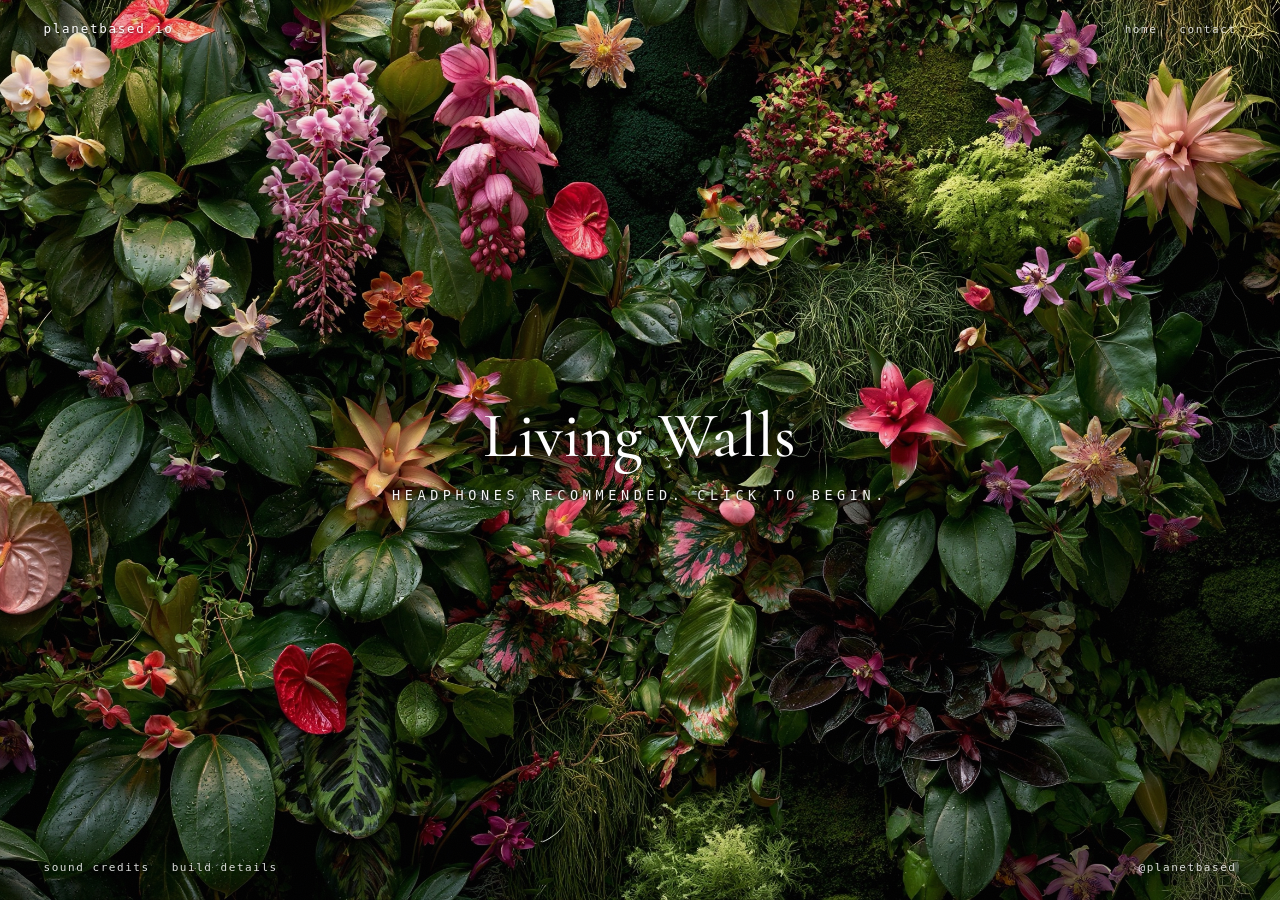
==== commit c1404297: "✷ Living Walls phone screen: one sentence, joined with a semicolon Co-Authored-By: Claude Opus 5.5 (" ====
--- a/living-walls/index.html
+++ b/living-walls/index.html
@@ -338,7 +338,7 @@
   <div class="mm-inner">
     <p class="mm-eyebrow"><a class="brand-home" href="/">planetbased.io</a></p>
     <h2 class="mm-title">Living Walls</h2>
-    <p class="mm-sub">Real recordings of animals ✺<br>Best on a desktop with headphones</p>
+    <p class="mm-sub">Real recordings of animals;<br>best on a desktop with headphones</p>
     <a class="mm-contact" id="contactCopyM">hi@planetbased.io</a>
   </div>
 </div>
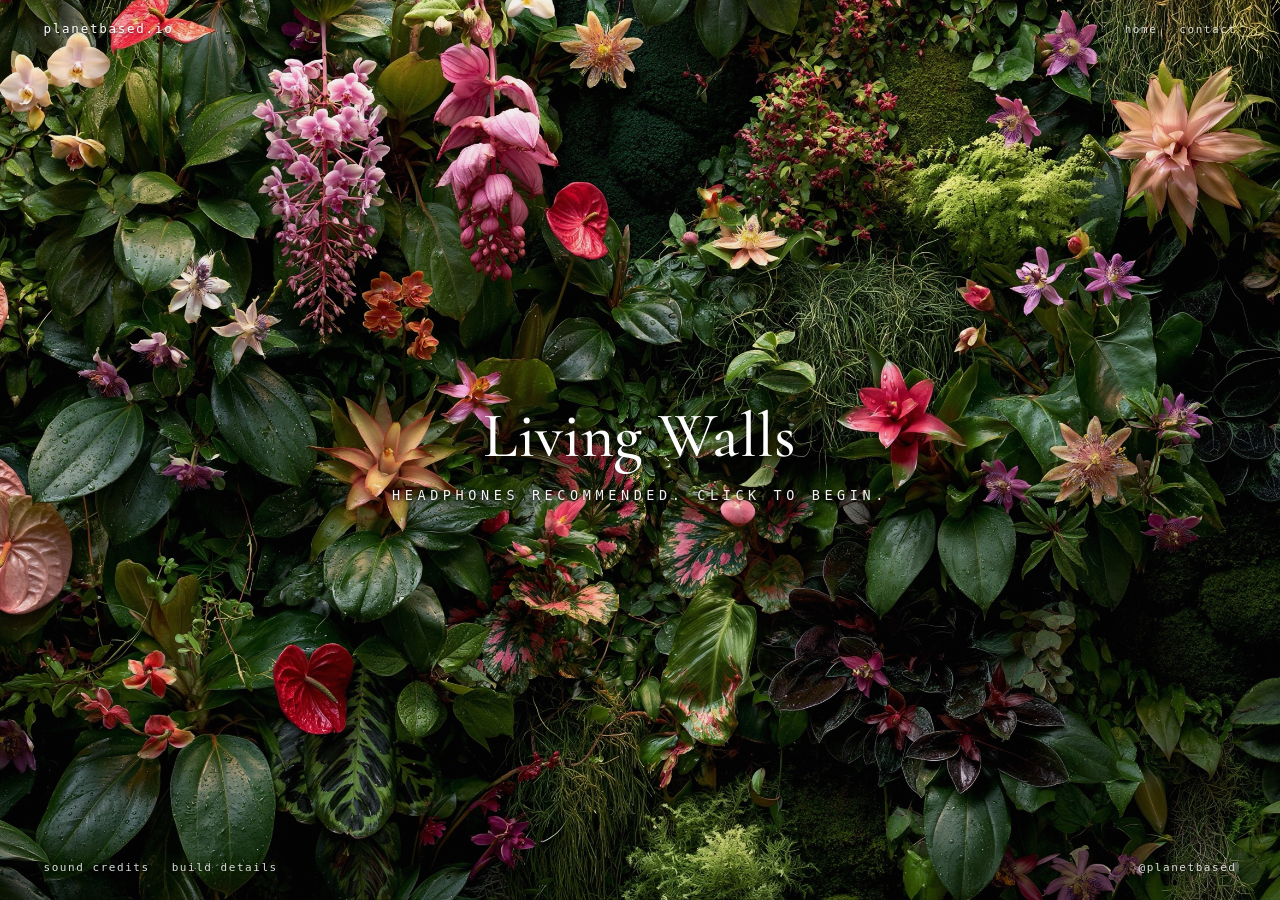
==== commit 11ec4f27: "❖ Favicon from the LinkedIn logo: true bar proportions, black tile in dark mode, flipped in light Co" ====
--- a/living-walls/index.html
+++ b/living-walls/index.html
@@ -6,7 +6,7 @@
 <base href="/">
 <meta name="viewport" content="width=device-width, initial-scale=1">
 <title>Living Walls · planetbased.io</title>
-<link rel="icon" href="favicon.svg?v=2" type="image/svg+xml">
+<link rel="icon" href="img/favicon.svg?v=3" type="image/svg+xml">
 <link rel="preconnect" href="https://fonts.googleapis.com">
 <link rel="preconnect" href="https://fonts.gstatic.com" crossorigin>
 <link href="https://fonts.googleapis.com/css2?family=Cormorant:ital,wght@0,400;0,500;0,600;1,400;1,500&family=Ubuntu+Sans+Mono:wght@400;500&display=swap" rel="stylesheet">
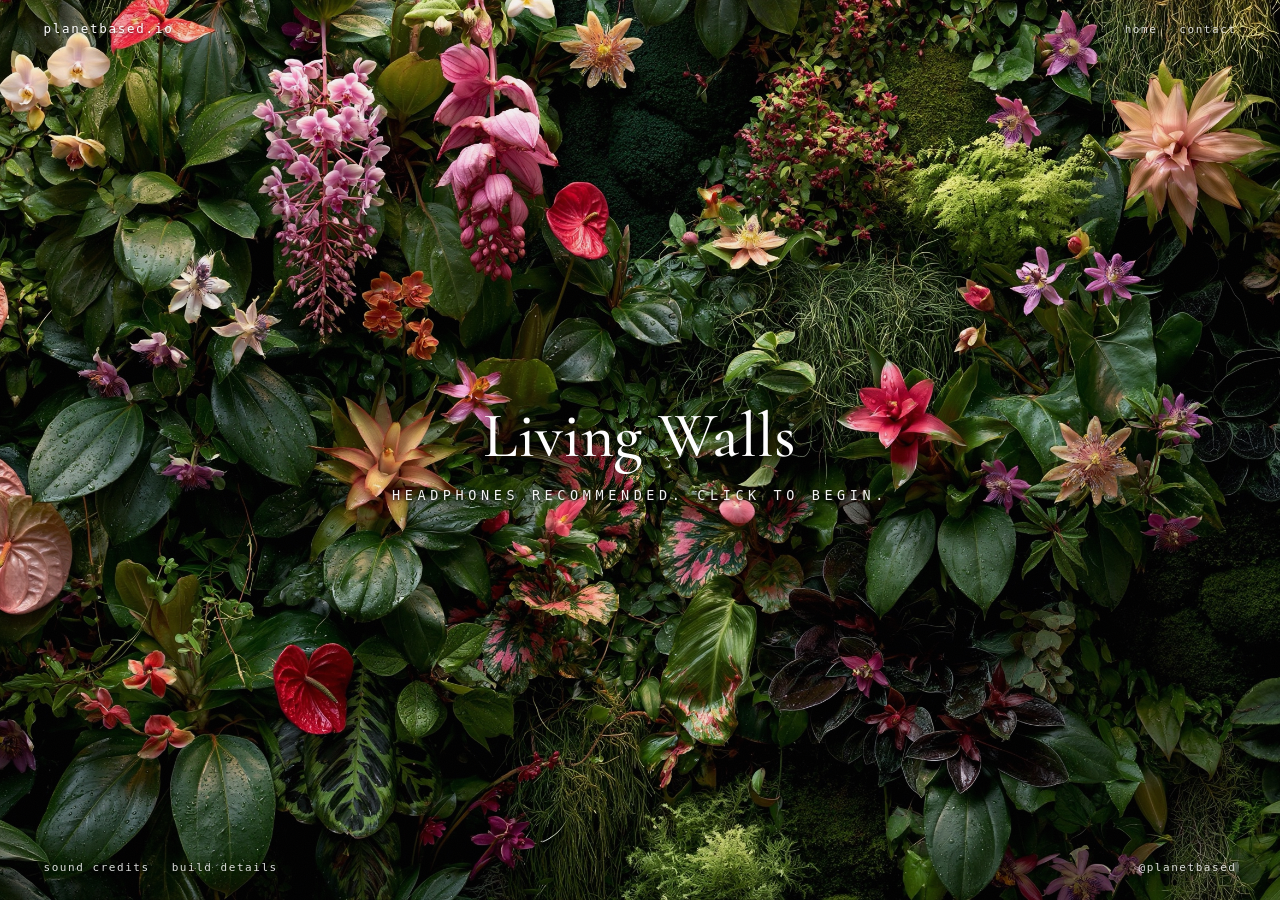
==== commit 18e796db: "❖ Favicon zoomed out: more black around the bars Co-Authored-By: Claude Opus 5.5 (1M context) <norep" ====
--- a/living-walls/index.html
+++ b/living-walls/index.html
@@ -6,7 +6,7 @@
 <base href="/">
 <meta name="viewport" content="width=device-width, initial-scale=1">
 <title>Living Walls · planetbased.io</title>
-<link rel="icon" href="img/favicon.svg?v=3" type="image/svg+xml">
+<link rel="icon" href="img/favicon.svg?v=4" type="image/svg+xml">
 <link rel="preconnect" href="https://fonts.googleapis.com">
 <link rel="preconnect" href="https://fonts.gstatic.com" crossorigin>
 <link href="https://fonts.googleapis.com/css2?family=Cormorant:ital,wght@0,400;0,500;0,600;1,400;1,500&family=Ubuntu+Sans+Mono:wght@400;500&display=swap" rel="stylesheet">
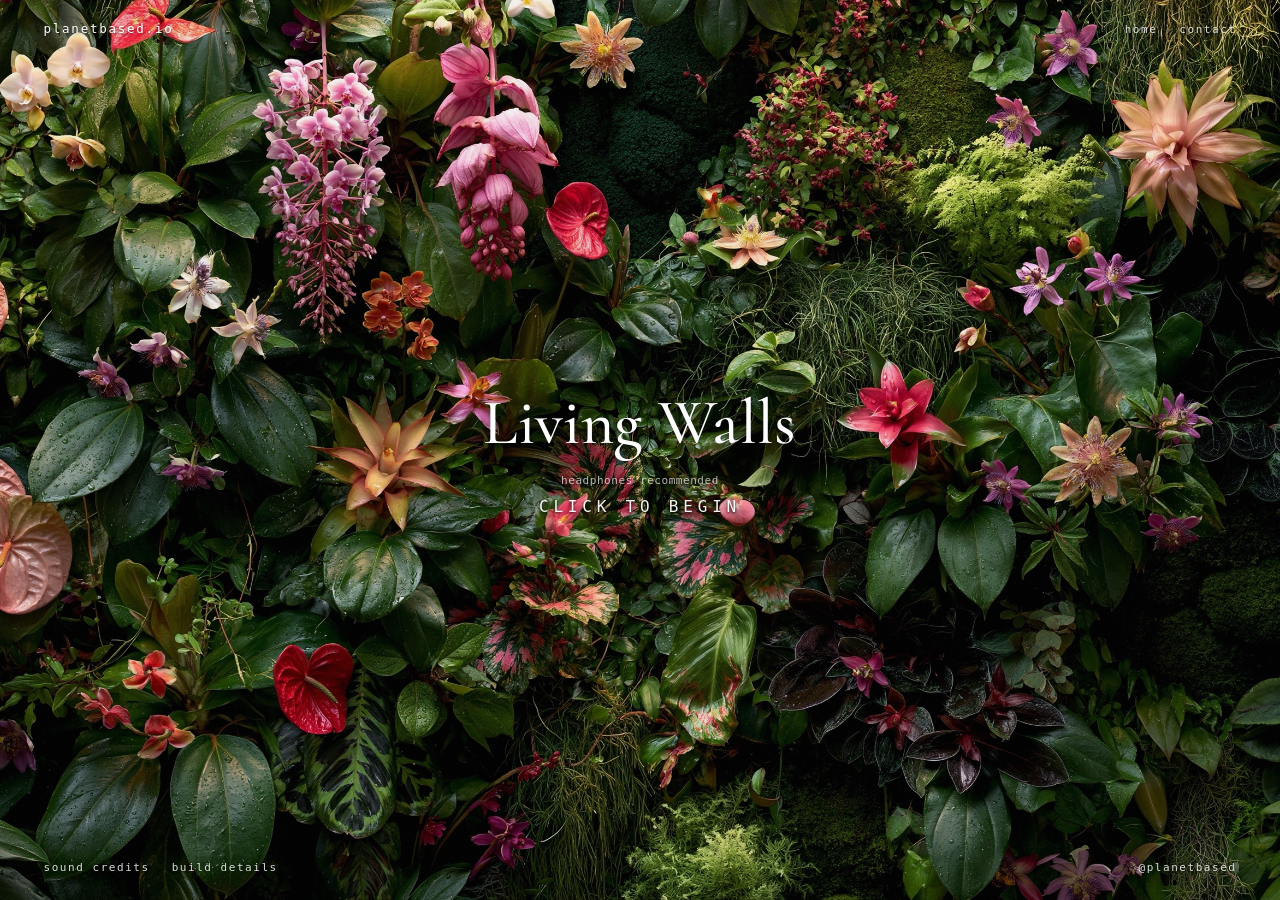
==== commit 80dbff62: "❀ Footer studio line + peony sit lower in the scene; cards hum on hover with sound on (bees, tūī); L" ====
--- a/living-walls/index.html
+++ b/living-walls/index.html
@@ -140,6 +140,10 @@
   font-family:"Ubuntu Sans Mono",monospace;font-weight:500;font-size:clamp(11.5px,1.1vw,13.5px);letter-spacing:.34em;text-transform:uppercase;
   color:#fff;text-shadow:0 1px 3px rgba(0,0,0,.95), 0 0 10px rgba(0,0,0,.7);opacity:.95;
 }
+/* 11-14 (Ivy): two lines. The quiet note in the credits' label voice (small, lowercase), then the clear call on its own line */
+.arm-sub .arm-hp,.arm-sub .arm-go{display:block}
+.arm-sub .arm-hp{font-size:11px;font-weight:400;letter-spacing:.05em;text-transform:none;opacity:.72;margin-bottom:.9em}
+.arm-sub .arm-go{font-size:clamp(13px,1.25vw,16px);letter-spacing:.3em}
 
 /* species card: a live sound-wave sitting above the credit, tight to the zone.
    no stroke -- matches the credits panel. the wave IS the bird's real voice. */
@@ -276,6 +280,7 @@
   .mm-eyebrow{font-family:"Ubuntu Sans Mono",monospace;font-size:11px;letter-spacing:.14em;text-transform:none;opacity:.9;text-shadow:0 1px 3px rgba(0,0,0,.7)}
   .mm-title{font-family:"Cormorant","Ubuntu Sans Mono",serif;font-weight:500;font-size:clamp(32px,10vw,42px);line-height:1.02;font-feature-settings:"dlig" 1,"liga" 1;text-shadow:0 1px 8px rgba(0,0,0,.6)}
   .mm-sub{font-family:"Ubuntu Sans Mono",monospace;font-size:11px;letter-spacing:.08em;text-transform:uppercase;line-height:1.75;opacity:.9;text-shadow:0 1px 5px rgba(0,0,0,.85)}
+  .mm-sub .mm-hp{display:block;margin-top:.5em;text-transform:none;letter-spacing:.05em;opacity:.72}   /* 11-14 (Ivy): the quiet note, lowercase */
   .mm-contact{font-family:"Ubuntu Sans Mono",monospace;font-size:12px;letter-spacing:.12em;color:#fff;text-decoration:none;border-bottom:1px solid rgba(255,255,255,.45);padding-bottom:3px;margin-top:8px;cursor:pointer}
 }
 </style>
@@ -302,7 +307,7 @@
     <div class="wall-place" id="wallPlace"></div>
     <div class="center" id="center">
       <button class="arm" id="arm">Living Walls</button>
-      <div class="arm-sub" id="armSub">Headphones recommended. Click to begin.</div>
+      <div class="arm-sub" id="armSub"><span class="arm-hp">headphones recommended</span><span class="arm-go">Click to begin</span></div>
     </div>
     <div class="chip" id="chip">
       <canvas class="chip__wave" id="chipWave"></canvas>
@@ -338,7 +343,7 @@
   <div class="mm-inner">
     <p class="mm-eyebrow"><a class="brand-home" href="/">planetbased.io</a></p>
     <h2 class="mm-title">Living Walls</h2>
-    <p class="mm-sub">Real recordings of animals;<br>best on a desktop with headphones</p>
+    <p class="mm-sub">Real recordings of animals<span class="mm-hp">best on a desktop, with headphones</span></p>
     <a class="mm-contact" id="contactCopyM">hi@planetbased.io</a>
   </div>
 </div>
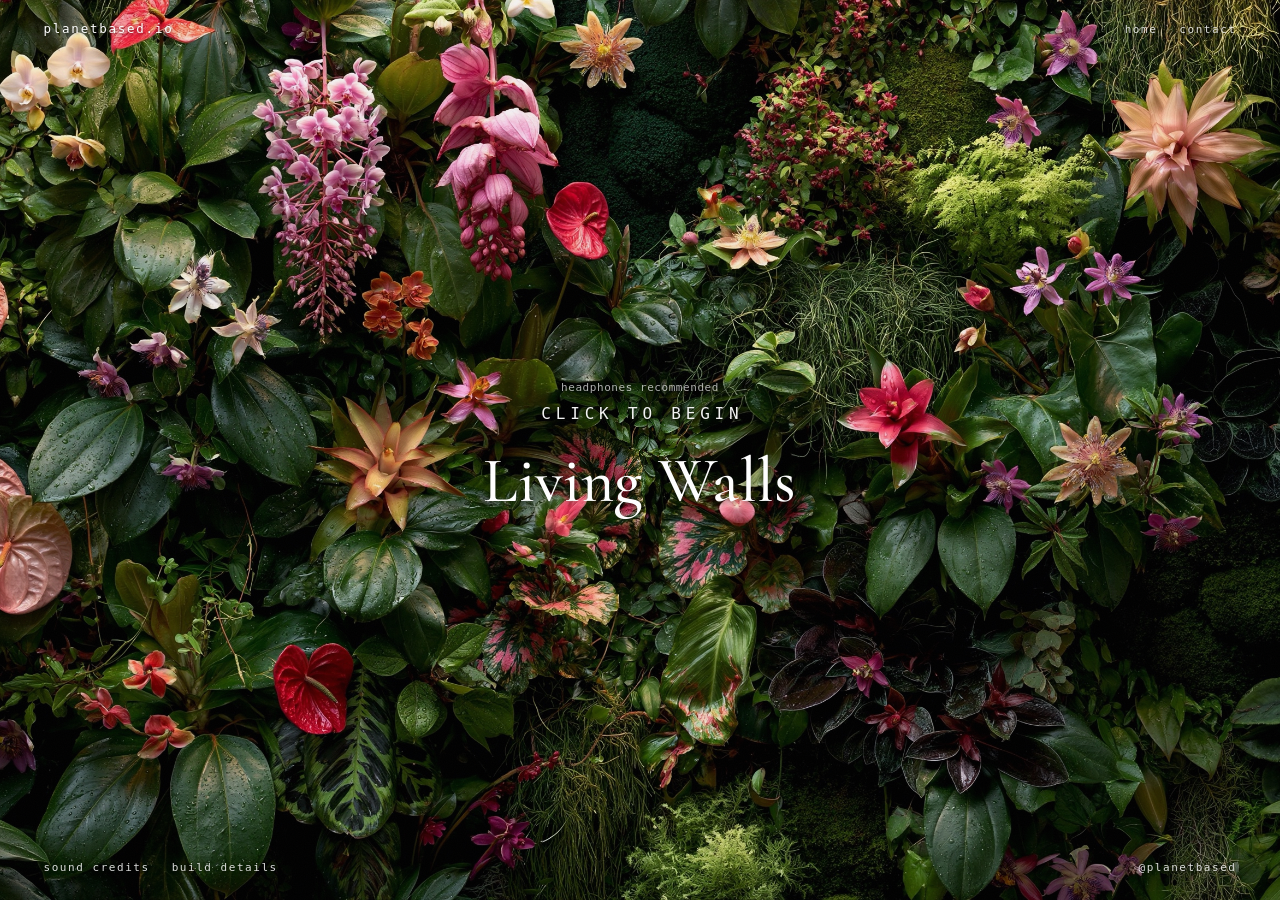
==== commit f0bd247d: "✢ Living Walls: headphones recommended, Click to begin, then the title, all centred on the ink Co-Au" ====
--- a/living-walls/index.html
+++ b/living-walls/index.html
@@ -143,7 +143,10 @@
 /* 11-14 (Ivy): two lines. The quiet note in the credits' label voice (small, lowercase), then the clear call on its own line */
 .arm-sub .arm-hp,.arm-sub .arm-go{display:block}
 .arm-sub .arm-hp{font-size:11px;font-weight:400;letter-spacing:.05em;text-transform:none;opacity:.72;margin-bottom:.9em}
-.arm-sub .arm-go{font-size:clamp(13px,1.25vw,16px);letter-spacing:.3em}
+.arm-sub .arm-go{font-size:clamp(13px,1.25vw,16px);letter-spacing:.3em;padding-left:.3em}   /* the trailing letter-space, balanced so the visible ink is centred */
+/* 11-14 (Ivy): the note and the call sit ABOVE the title: headphones recommended, Click to begin, then Living Walls.
+   Once clicked, the hint goes back under it */
+.center:not(.hint) .arm-sub{order:-1;margin-bottom:6px}
 
 /* species card: a live sound-wave sitting above the credit, tight to the zone.
    no stroke -- matches the credits panel. the wave IS the bird's real voice. */
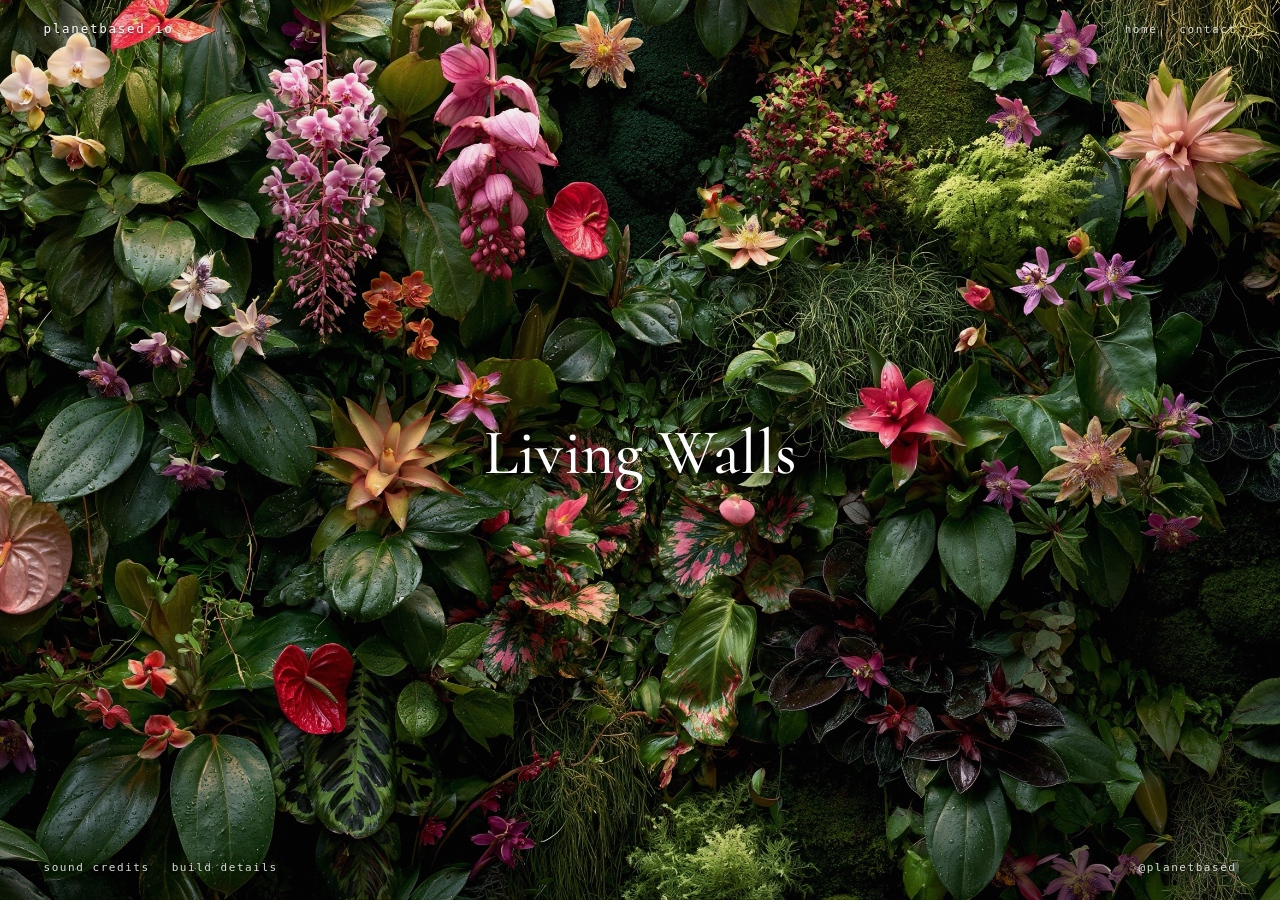
==== commit b270fc35: "❀ Living Walls: title alone in the center, the note and the call fade in after it Co-Authored-By: Cl" ====
--- a/living-walls/index.html
+++ b/living-walls/index.html
@@ -144,9 +144,38 @@
 .arm-sub .arm-hp,.arm-sub .arm-go{display:block}
 .arm-sub .arm-hp{font-size:11px;font-weight:400;letter-spacing:.05em;text-transform:none;opacity:.72;margin-bottom:.9em}
 .arm-sub .arm-go{font-size:clamp(13px,1.25vw,16px);letter-spacing:.3em;padding-left:.3em}   /* the trailing letter-space, balanced so the visible ink is centred */
-/* 11-14 (Ivy): the note and the call sit ABOVE the title: headphones recommended, Click to begin, then Living Walls.
-   Once clicked, the hint goes back under it */
-.center:not(.hint) .arm-sub{order:-1;margin-bottom:6px}
+/* ═══ 11-14 (Ivy picked walls-type-r1 option C): the title stands alone in the dead center;
+   the note joins the top row (between planetbased.io and home/contact), the call joins the
+   footer row (where the place pill appears after). Proto: protos/walls-type-r1/c/
+   .center is a zero-size anchor at the middle of the screen; every line is placed from it with
+   em offsets measured from the fonts' real ink:
+   Cormorant 500: ascender top .725em, cap .625em, g tail .282em; line-height 1 puts the baseline .815em down.
+   Ubuntu Sans Mono: cap .709em, ascender .776em; line-height 1 puts the baseline .84em down. */
+.center{--T:clamp(40px,5vw,66px);
+  --top-base:calc(clamp(18px,2.6vh,28px) + 10.5px);    /* the brand / nav row baseline */
+  --foot-base:calc(clamp(18px,3vh,26px) + 3.5px);      /* the footer row baseline, from the bottom */
+  left:50%;top:50%;width:0;height:0;transform:none;display:block;gap:0}
+/* the title: the band from ascender top to baseline is centered on the anchor (the g tail hangs below = the optical lift) */
+.center .arm{position:absolute;left:0;top:0;font-size:var(--T);line-height:1;
+  padding:0 0 0 .016em;               /* balances the side bearings + trailing .006em tracking, so the INK is centered */
+  transform:translate(-50%,-.4525em)} /* .3625em (half the ascender band) - .815em (baseline in the box) */
+.arm-sub .arm-hp,.arm-sub .arm-go{position:absolute;white-space:nowrap;line-height:1;margin:0}
+.arm-sub .arm-hp{left:0;transform:translateX(-50%);
+  font-size:11px;letter-spacing:.05em;padding-left:.05em;   /* its own quiet voice, so it never reads as a nav link */
+  translate:0 .8px;                                         /* Chrome rounds the 11px mono's ascent; measured .8px high without this */
+  text-shadow:0 1px 3px #000,0 0 12px rgba(0,0,0,.85);      /* keeps its shape over bright flowers */
+  top:calc(-50vh + var(--top-base) - .84em)}
+.arm-sub .arm-go{left:0;transform:translateX(-50%);
+  font-size:13px;font-weight:500;letter-spacing:.3em;padding-left:.3em;translate:0 .6px;   /* outranks the footer links */
+  top:calc(50vh - var(--foot-base) - .84em)}
+@media (max-width:900px){.arm-sub .arm-go{letter-spacing:.2em;padding-left:.2em}}   /* keeps clear air from the footer links */
+/* the sequence: title alone, then the note, then the call once the intro ring has settled (JS adds the classes) */
+.arm-sub .arm-hp,.arm-sub .arm-go{opacity:0;transition:opacity 1.5s ease}
+.center.note-in .arm-hp{opacity:.8}
+.center.go-in .arm-go{opacity:1}
+/* after the click: the hint alone, its cap band dead center, trailing tracking balanced */
+.center.hint .arm-sub{position:absolute;left:0;top:-.4855em;line-height:1;white-space:nowrap;
+  padding-left:.34em;transform:translateX(-50%)}
 
 /* species card: a live sound-wave sitting above the credit, tight to the zone.
    no stroke -- matches the credits panel. the wave IS the bird's real voice. */
@@ -789,20 +818,44 @@
 let introPhase = 'ripple';        /* ripple → wait → entering → place → done */
 
 /* on load: a beat to SEE the wall, one clean ring, THEN the invitation dissolves in */
+/* 11-14 (Ivy): a sequence. The title appears alone and holds (~3 beats), then the note fades in
+   (top row), then the call (footer row), but only once the intro ring has fully settled.
+   A click works at ANY point (arm() only needs introPhase 'wait'); reduced motion shows all three at once. */
+const NOTE_AFTER = 3000;    /* ms after the title starts to fade in */
+const GO_AFTER_NOTE = 1400; /* ms after the note, at the earliest */
+const GO_FALLBACK = 9000;   /* ms safety net, only if the ring's end signal never comes (stalled loop) */
+let onRippleSettled = null; /* fired by the main loop once the burst is over and the ring has faded to nothing */
 function beginIntro(){
-  setTimeout(() => { if (introPhase === 'ripple') rippleBurst(2.6); }, 650);
+  let noteShown = false, ringDone = reduced, goShown = false;
+  const showGo = () => {
+    if (goShown || introPhase !== 'wait' || !noteShown || !ringDone) return;
+    goShown = true; center.classList.add('go-in');
+  };
+  setTimeout(() => {
+    if (introPhase !== 'ripple') return;
+    rippleBurst(2.6);
+    onRippleSettled = () => { ringDone = true; showGo(); };
+  }, 650);
   setTimeout(() => {
     if (introPhase !== 'ripple') return;
     introPhase = 'wait';
-    center.classList.add('show');    /* the invitation fades in, over the settling ripple */
+    if (reduced){ center.classList.add('note-in', 'go-in'); center.classList.add('show'); return; }
+    center.classList.add('show');    /* the title fades in alone, over the settling ripple */
+    setTimeout(() => {
+      if (introPhase !== 'wait') return;
+      noteShown = true; center.classList.add('note-in');
+      setTimeout(showGo, GO_AFTER_NOTE);
+    }, NOTE_AFTER);
+    setTimeout(() => { ringDone = true; showGo(); }, GO_FALLBACK);
   }, 1700);
 }
 
 async function arm(){
-  if (introPhase !== 'wait') return;
+  if (introPhase !== 'wait' && introPhase !== 'ripple') return;   /* 11-14: a click works at any point, even before the title shows */
+  introPhase = 'entering';                        /* set BEFORE the await, so a second click can't run this twice */
   actx = new (window.AudioContext||window.webkitAudioContext)();
   await actx.resume();
-  armed = true; introPhase = 'entering';
+  armed = true;
   CAST.forEach(z => chain(z));                    /* start buffering */
   center.classList.remove('show');                /* the invitation dissolves out */
   rippleBurst(2.4);                               /* one ring carries you in */
@@ -1121,6 +1174,9 @@
     /* one clean ring per burst, then it settles */
     const rTarget = (t < rippleEnd && !reduced) ? 0.9 : 0;
     rippleLevel = lerp(rippleLevel, rTarget, 0.14);
+    if (onRippleSettled && t >= rippleEnd && rippleLevel < 0.01){   /* the intro ring is over: tell the sequence */
+      const cb = onRippleSettled; onRippleSettled = null; cb();
+    }
 
     /* directional travel pull -- out (scene leaves toward the arrow), then in (next slides from the other side) */
     if (travelPhase === 'wipe'){
